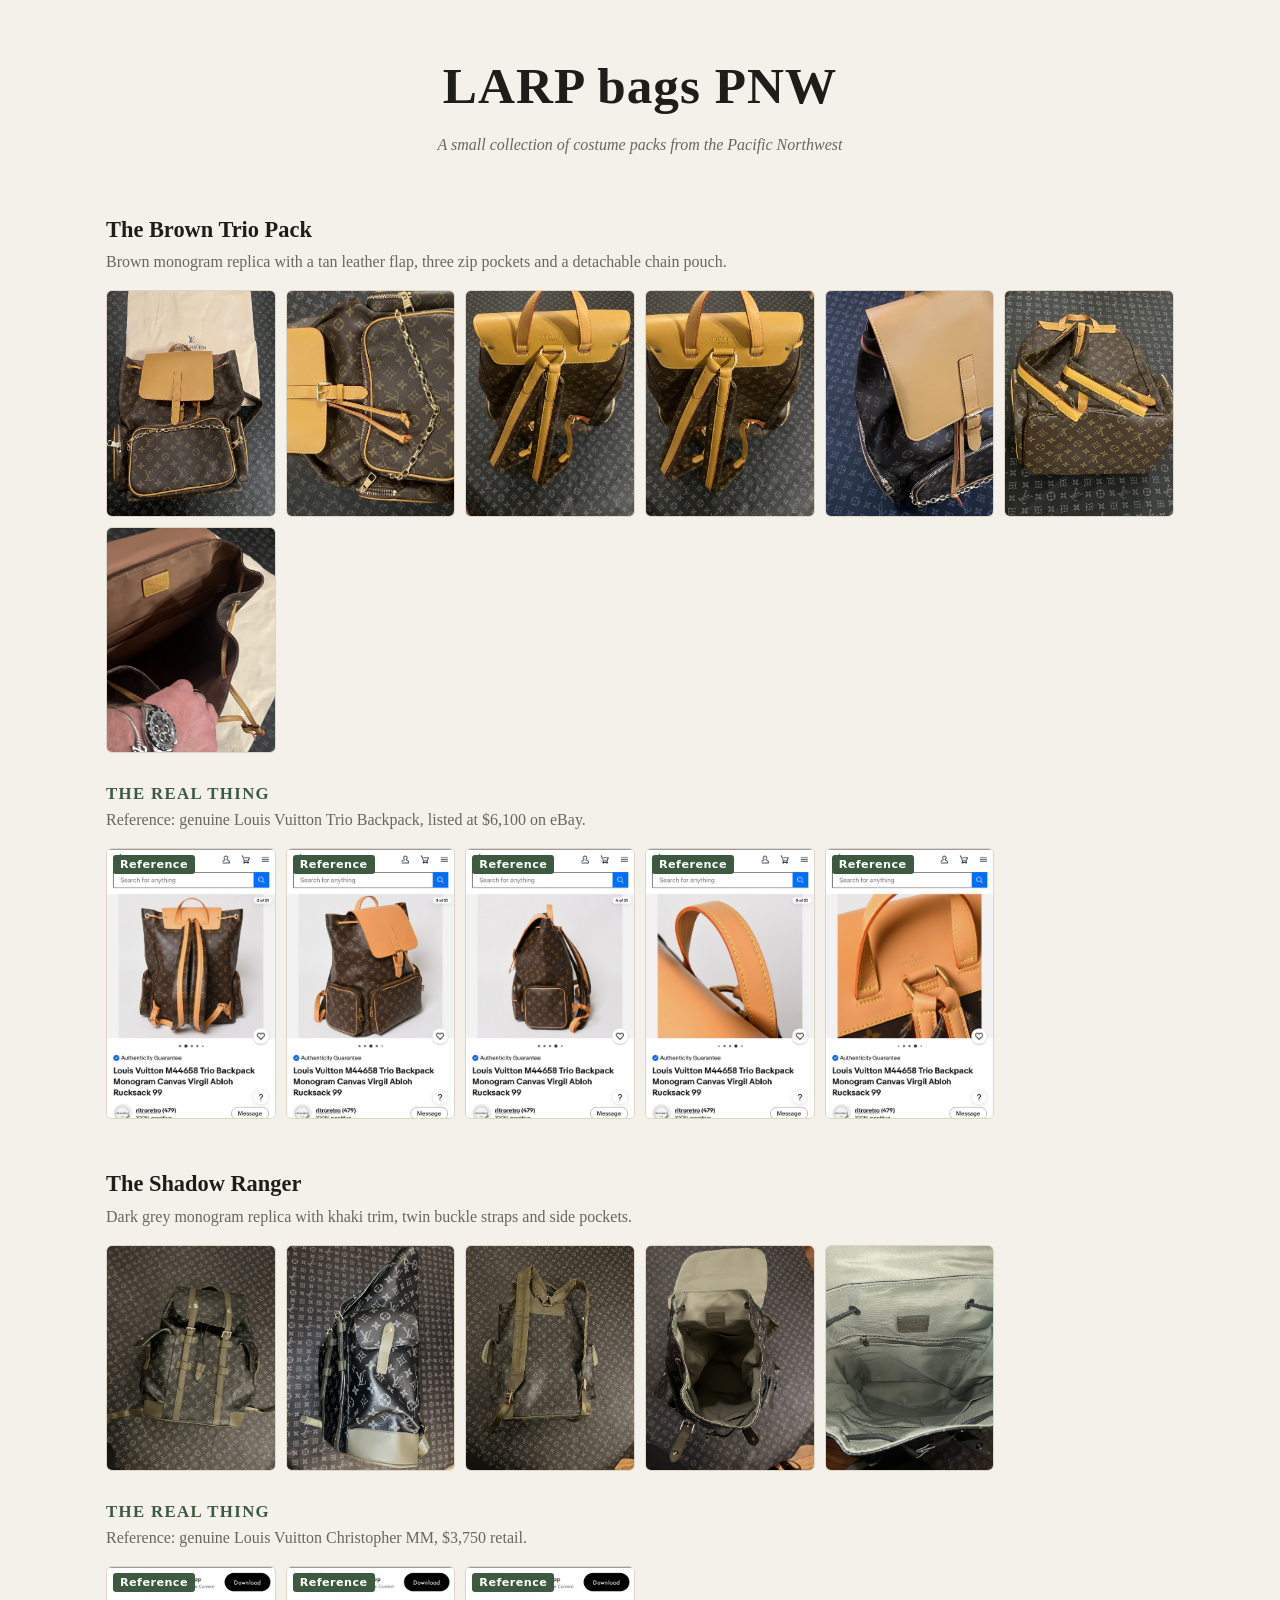
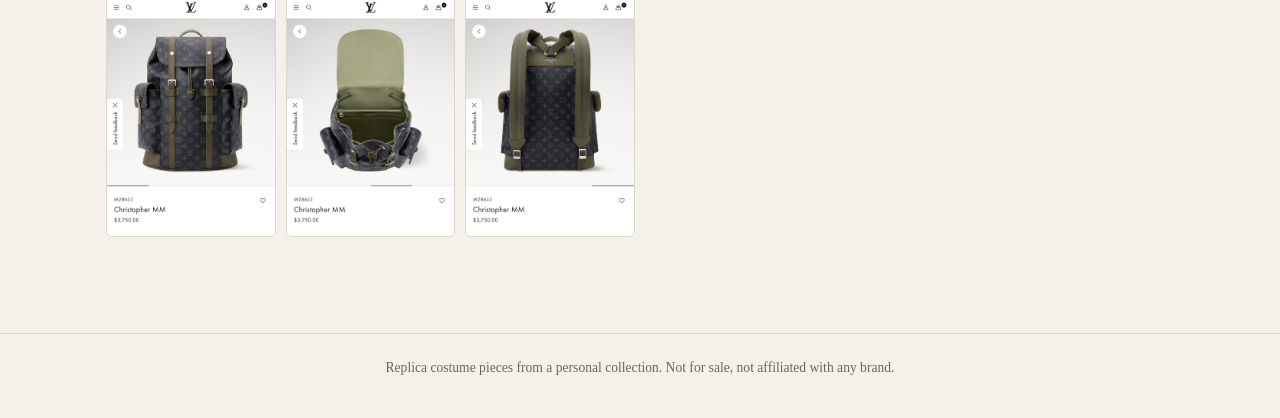
==== larpbagspnw/index.html @ b2e014b5 "Add files via upload" ====
<!doctype html>
<html lang="en">
<head>
<meta charset="utf-8">
<meta name="viewport" content="width=device-width, initial-scale=1">
<meta name="robots" content="noindex">
<title>LARP bags PNW</title>
<style>
  :root{--bg:#f4f1ea;--ink:#1f1d1a;--muted:#6b665d;--card:#fffdf8;--line:#ddd6c8;--accent:#3d5a40}
  @media (prefers-color-scheme:dark){:root{--bg:#161512;--ink:#ece7dc;--muted:#a39d91;--card:#201e1a;--line:#36322b;--accent:#8fb38f}}
  *{box-sizing:border-box}
  body{margin:0;background:var(--bg);color:var(--ink);font:16px/1.5 Georgia,"Times New Roman",serif}
  header{padding:48px 16px 24px;text-align:center}
  h1{margin:0;font-size:clamp(2rem,6vw,3.2rem);letter-spacing:.02em}
  header p{margin:8px 0 0;color:var(--muted);font-style:italic}
  main{max-width:1100px;margin:0 auto;padding:0 16px 48px}
  section{margin:32px 0 48px}
  h2{font-size:1.4rem;margin:0 0 4px}
  .cap{margin:0 0 16px;color:var(--muted)}
  .grid{display:grid;grid-template-columns:repeat(auto-fill,minmax(160px,1fr));gap:10px}
  .grid button{padding:0;border:1px solid var(--line);background:var(--card);border-radius:6px;overflow:hidden;cursor:zoom-in;aspect-ratio:3/4}
  .grid img{width:100%;height:100%;object-fit:cover;display:block;transition:transform .3s}
  .grid button:hover img{transform:scale(1.04)}
  h3{font-size:1.05rem;margin:28px 0 2px;color:var(--accent);text-transform:uppercase;letter-spacing:.08em}
  .grid.ref button{position:relative;aspect-ratio:auto;background:#fff}
  .grid.ref img{object-fit:contain;height:auto}
  .grid.ref button::after{content:"Reference";position:absolute;top:6px;left:6px;background:var(--accent);color:#fff;font:600 .7rem/1 system-ui,sans-serif;padding:4px 7px;border-radius:3px;letter-spacing:.04em}
  footer{text-align:center;color:var(--muted);font-size:.85rem;padding:24px 16px 40px;border-top:1px solid var(--line)}
  #lb{position:fixed;inset:0;background:rgba(0,0,0,.92);display:none;align-items:center;justify-content:center;z-index:9}
  #lb.open{display:flex}
  #lb img{max-width:94vw;max-height:88vh;border-radius:4px}
  #lb button{position:absolute;background:none;border:0;color:#fff;font-size:2.4rem;cursor:pointer;padding:12px}
  #x{top:8px;right:12px}#pv{left:6px}#nx{right:6px}
</style>
</head>
<body>
<header>
  <h1>LARP bags PNW</h1>
  <p>A small collection of costume packs from the Pacific Northwest</p>
</header>
<main>
  <section>
    <h2>The Brown Trio Pack</h2>
    <p class="cap">Brown monogram replica with a tan leather flap, three zip pockets and a detachable chain pouch.</p>
    <div class="grid">
      <button><img src="images/brown-1.jpg" alt="Brown pack, front" loading="lazy"></button>
      <button><img src="images/brown-2.jpg" alt="Brown pack with chain pouch" loading="lazy"></button>
      <button><img src="images/brown-3.jpg" alt="Brown pack, back" loading="lazy"></button>
      <button><img src="images/brown-4.jpg" alt="Brown pack, back detail" loading="lazy"></button>
      <button><img src="images/brown-5.jpg" alt="Brown pack, flap detail" loading="lazy"></button>
      <button><img src="images/brown-6.jpg" alt="Brown pack, straps" loading="lazy"></button>
      <button><img src="images/brown-7.jpg" alt="Brown pack, inside" loading="lazy"></button>
    </div>
    <h3>The real thing</h3>
    <p class="cap">Reference: genuine Louis Vuitton Trio Backpack, listed at $6,100 on eBay.</p>
    <div class="grid ref">
      <button><img src="images/brown-ref-1.jpg" alt="Reference listing, back" loading="lazy"></button>
      <button><img src="images/brown-ref-2.jpg" alt="Reference listing, front" loading="lazy"></button>
      <button><img src="images/brown-ref-3.jpg" alt="Reference listing, side" loading="lazy"></button>
      <button><img src="images/brown-ref-4.jpg" alt="Reference listing, strap detail" loading="lazy"></button>
      <button><img src="images/brown-ref-5.jpg" alt="Reference listing, handle detail" loading="lazy"></button>
    </div>
  </section>
  <section>
    <h2>The Shadow Ranger</h2>
    <p class="cap">Dark grey monogram replica with khaki trim, twin buckle straps and side pockets.</p>
    <div class="grid">
      <button><img src="images/khaki-1.jpg" alt="Dark pack, front" loading="lazy"></button>
      <button><img src="images/khaki-2.jpg" alt="Dark pack, side" loading="lazy"></button>
      <button><img src="images/khaki-3.jpg" alt="Dark pack, back" loading="lazy"></button>
      <button><img src="images/khaki-4.jpg" alt="Dark pack, inside" loading="lazy"></button>
      <button><img src="images/khaki-5.jpg" alt="Dark pack, lining" loading="lazy"></button>
    </div>
    <h3>The real thing</h3>
    <p class="cap">Reference: genuine Louis Vuitton Christopher MM, $3,750 retail.</p>
    <div class="grid ref">
      <button><img src="images/khaki-ref-1.jpg" alt="Reference, front" loading="lazy"></button>
      <button><img src="images/khaki-ref-2.jpg" alt="Reference, inside" loading="lazy"></button>
      <button><img src="images/khaki-ref-3.jpg" alt="Reference, back" loading="lazy"></button>
    </div>
  </section>
</main>
<footer>Replica costume pieces from a personal collection. Not for sale, not affiliated with any brand.</footer>
<div id="lb" role="dialog" aria-label="Photo viewer">
  <button id="x" aria-label="Close">&times;</button>
  <button id="pv" aria-label="Previous">&#8249;</button>
  <img alt="">
  <button id="nx" aria-label="Next">&#8250;</button>
</div>
<script>
  const imgs=[...document.querySelectorAll('.grid img')],lb=document.getElementById('lb'),big=lb.querySelector('img');let i=0;
  const show=n=>{i=(n+imgs.length)%imgs.length;big.src=imgs[i].src;big.alt=imgs[i].alt;lb.classList.add('open')};
  imgs.forEach((im,n)=>im.parentElement.onclick=()=>show(n));
  document.getElementById('x').onclick=()=>lb.classList.remove('open');
  document.getElementById('pv').onclick=e=>{e.stopPropagation();show(i-1)};
  document.getElementById('nx').onclick=e=>{e.stopPropagation();show(i+1)};
  lb.onclick=e=>{if(e.target===lb)lb.classList.remove('open')};
  document.onkeydown=e=>{if(!lb.classList.contains('open'))return;if(e.key==='Escape')lb.classList.remove('open');if(e.key==='ArrowLeft')show(i-1);if(e.key==='ArrowRight')show(i+1)};
</script>
</body>
</html>
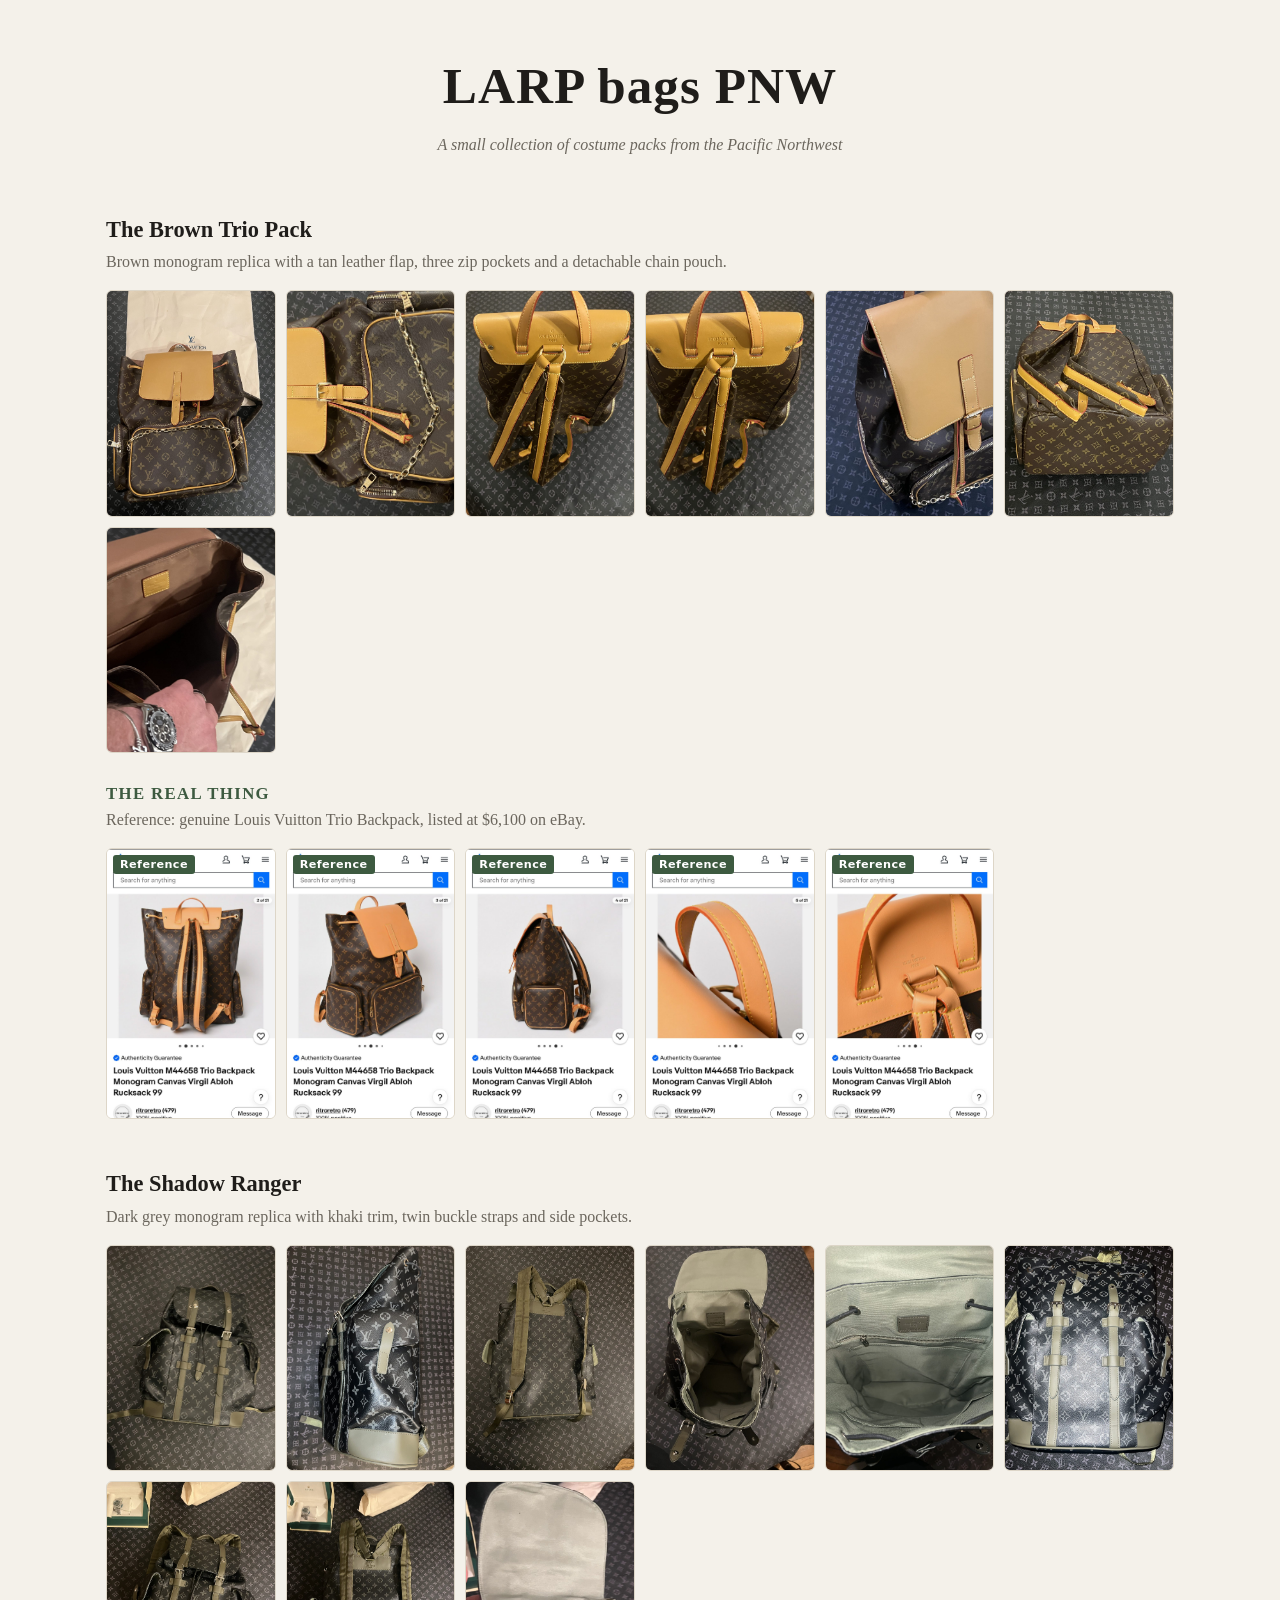
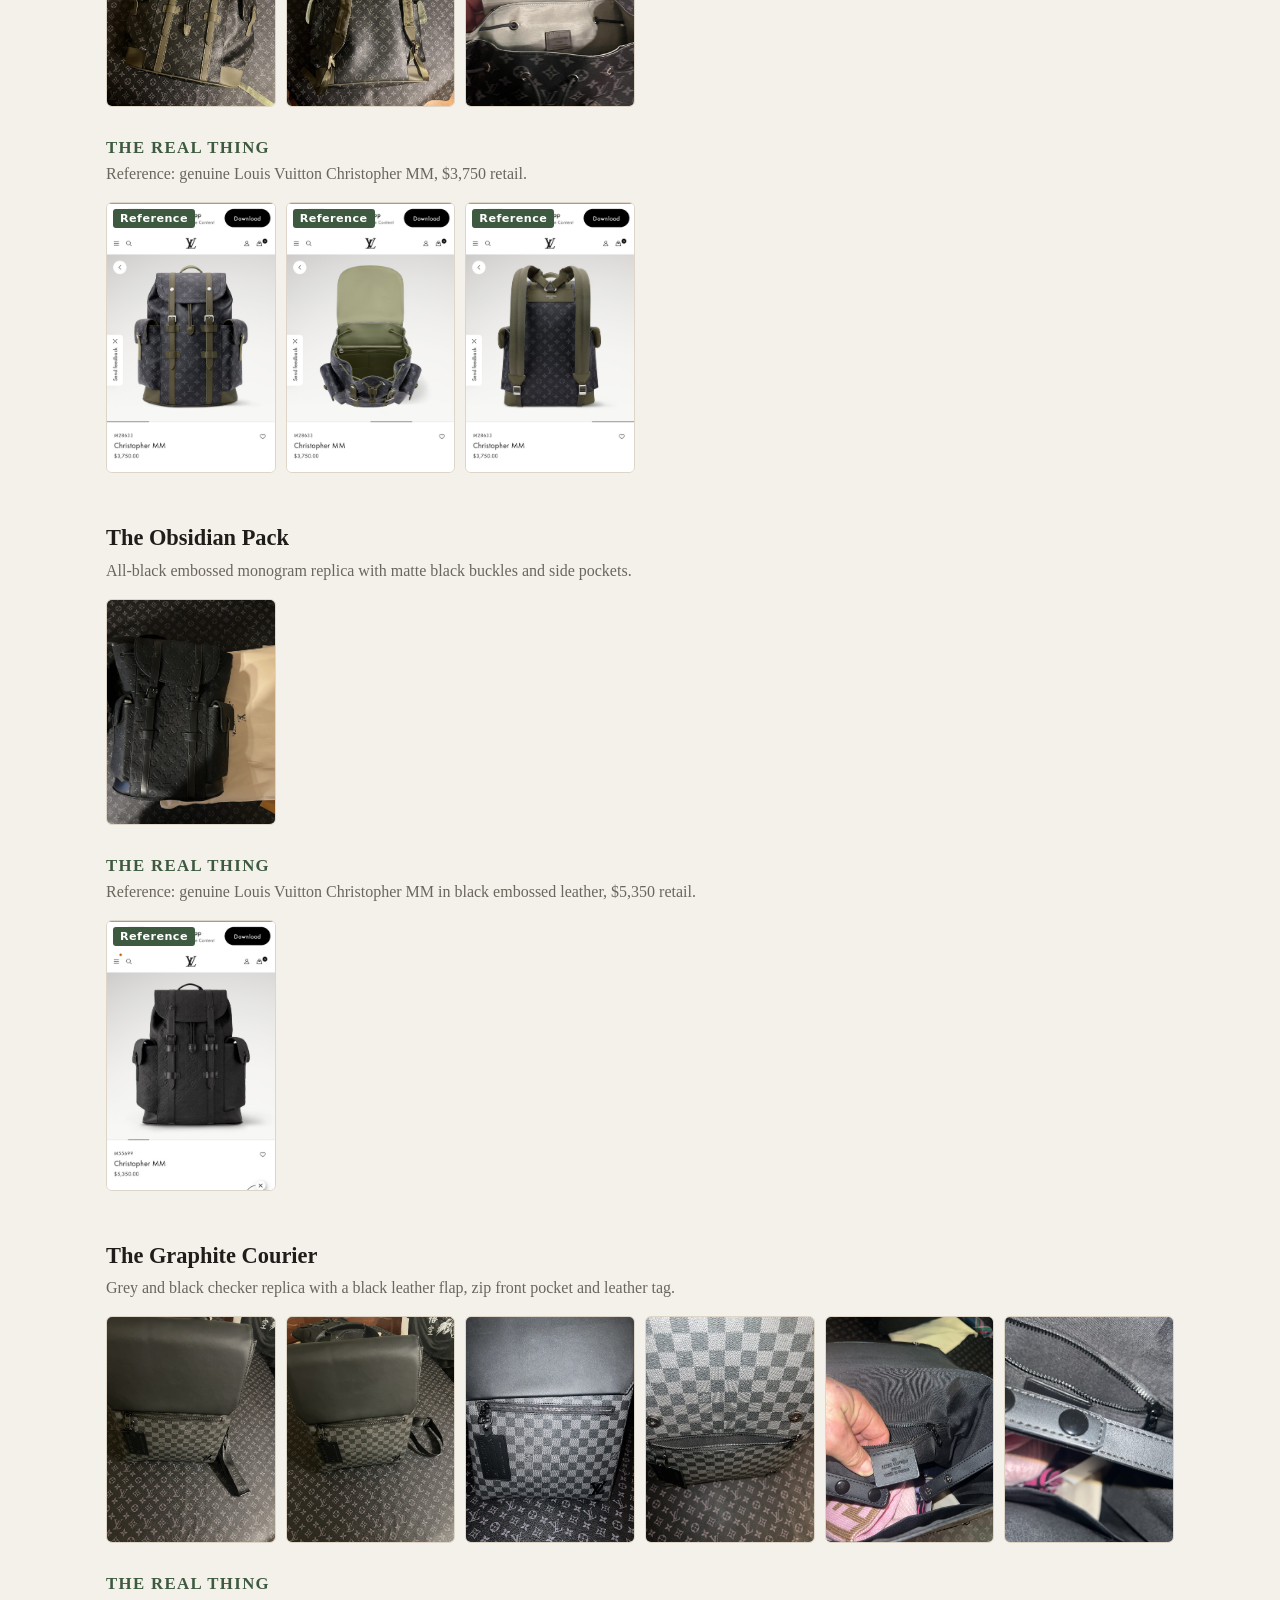
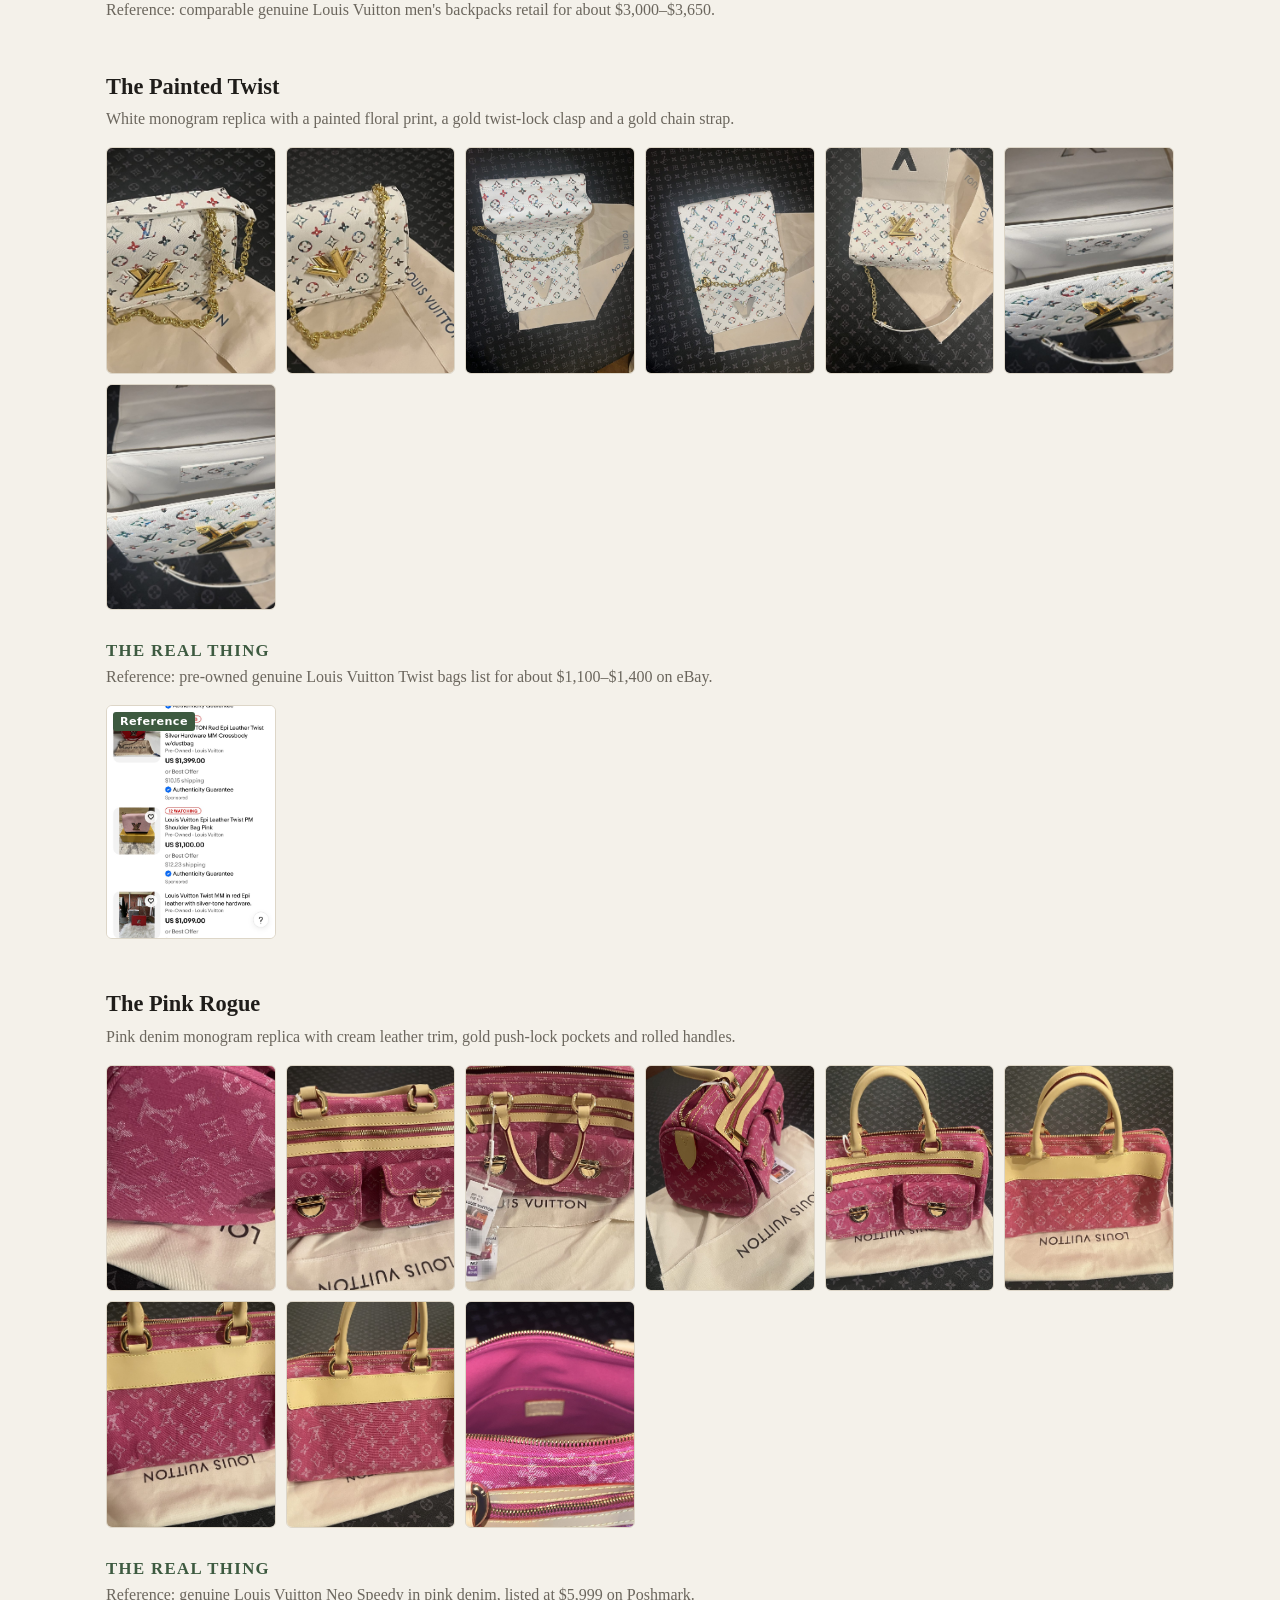
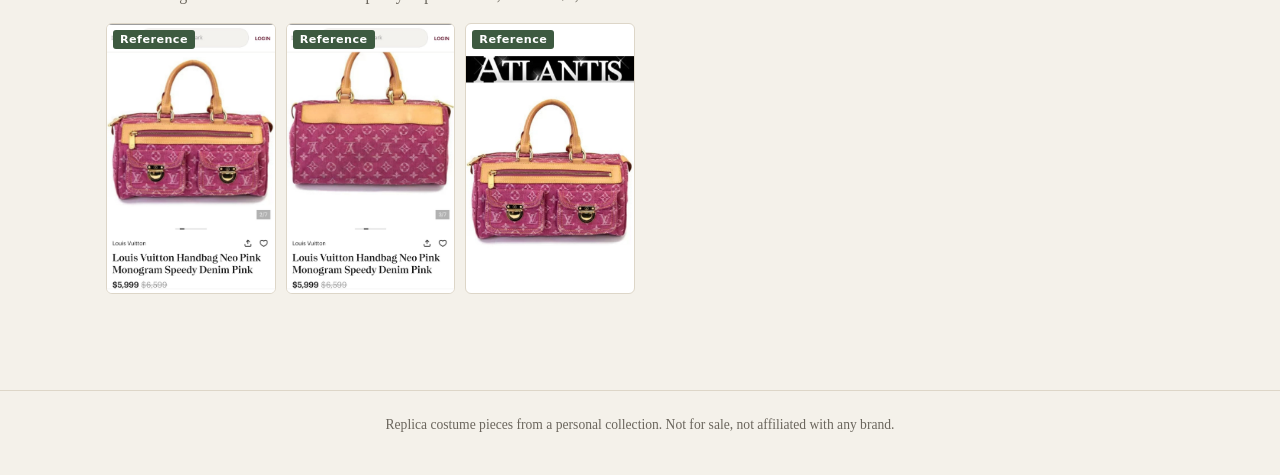
==== commit 67b1b824: "Add files via upload" ====
--- a/larpbagspnw/index.html
+++ b/larpbagspnw/index.html
@@ -70,6 +70,10 @@
       <button><img src="images/khaki-3.jpg" alt="Dark pack, back" loading="lazy"></button>
       <button><img src="images/khaki-4.jpg" alt="Dark pack, inside" loading="lazy"></button>
       <button><img src="images/khaki-5.jpg" alt="Dark pack, lining" loading="lazy"></button>
+      <button><img src="images/khaki-6.jpg" alt="Dark pack, front close-up" loading="lazy"></button>
+      <button><img src="images/khaki-7.jpg" alt="Dark pack, front" loading="lazy"></button>
+      <button><img src="images/khaki-8.jpg" alt="Dark pack, back straps" loading="lazy"></button>
+      <button><img src="images/khaki-9.jpg" alt="Dark pack, open flap" loading="lazy"></button>
     </div>
     <h3>The real thing</h3>
     <p class="cap">Reference: genuine Louis Vuitton Christopher MM, $3,750 retail.</p>
@@ -77,6 +81,72 @@
       <button><img src="images/khaki-ref-1.jpg" alt="Reference, front" loading="lazy"></button>
       <button><img src="images/khaki-ref-2.jpg" alt="Reference, inside" loading="lazy"></button>
       <button><img src="images/khaki-ref-3.jpg" alt="Reference, back" loading="lazy"></button>
+    </div>
+  </section>
+  <section>
+    <h2>The Obsidian Pack</h2>
+    <p class="cap">All-black embossed monogram replica with matte black buckles and side pockets.</p>
+    <div class="grid">
+      <button><img src="images/black-1.jpg" alt="Black embossed pack with dust bag" loading="lazy"></button>
+    </div>
+    <h3>The real thing</h3>
+    <p class="cap">Reference: genuine Louis Vuitton Christopher MM in black embossed leather, $5,350 retail.</p>
+    <div class="grid ref">
+      <button><img src="images/black-ref-1.jpg" alt="Reference, front" loading="lazy"></button>
+    </div>
+  </section>
+  <section>
+    <h2>The Graphite Courier</h2>
+    <p class="cap">Grey and black checker replica with a black leather flap, zip front pocket and leather tag.</p>
+    <div class="grid">
+      <button><img src="images/damier-1.jpg" alt="Checker pack, front" loading="lazy"></button>
+      <button><img src="images/damier-2.jpg" alt="Checker pack, with strap" loading="lazy"></button>
+      <button><img src="images/damier-3.jpg" alt="Checker pack, front close-up" loading="lazy"></button>
+      <button><img src="images/damier-4.jpg" alt="Checker pack, under the flap" loading="lazy"></button>
+      <button><img src="images/damier-5.jpg" alt="Checker pack, inside label" loading="lazy"></button>
+      <button><img src="images/damier-6.jpg" alt="Checker pack, inside pocket" loading="lazy"></button>
+    </div>
+    <h3>The real thing</h3>
+    <p class="cap">Reference: comparable genuine Louis Vuitton men's backpacks retail for about $3,000–$3,650.</p>
+  </section>
+  <section>
+    <h2>The Painted Twist</h2>
+    <p class="cap">White monogram replica with a painted floral print, a gold twist-lock clasp and a gold chain strap.</p>
+    <div class="grid">
+      <button><img src="images/twist-1.jpg" alt="White bag with chain on dust bag" loading="lazy"></button>
+      <button><img src="images/twist-2.jpg" alt="White bag, front with chain" loading="lazy"></button>
+      <button><img src="images/twist-3.jpg" alt="White bag, back and flap" loading="lazy"></button>
+      <button><img src="images/twist-4.jpg" alt="White bag, flap open" loading="lazy"></button>
+      <button><img src="images/twist-5.jpg" alt="White bag, from above" loading="lazy"></button>
+      <button><img src="images/twist-6.jpg" alt="White bag, inside with watch" loading="lazy"></button>
+      <button><img src="images/twist-7.jpg" alt="White bag, inside label with watch" loading="lazy"></button>
+    </div>
+    <h3>The real thing</h3>
+    <p class="cap">Reference: pre-owned genuine Louis Vuitton Twist bags list for about $1,100–$1,400 on eBay.</p>
+    <div class="grid ref">
+      <button><img src="images/twist-ref-1.jpg" alt="Reference listings" loading="lazy"></button>
+    </div>
+  </section>
+  <section>
+    <h2>The Pink Rogue</h2>
+    <p class="cap">Pink denim monogram replica with cream leather trim, gold push-lock pockets and rolled handles.</p>
+    <div class="grid">
+      <button><img src="images/pink-1.jpg" alt="Pink bag, front" loading="lazy"></button>
+      <button><img src="images/pink-4.jpg" alt="Pink bag, front close-up" loading="lazy"></button>
+      <button><img src="images/pink-3.jpg" alt="Pink bag with tags" loading="lazy"></button>
+      <button><img src="images/pink-5.jpg" alt="Pink bag, side" loading="lazy"></button>
+      <button><img src="images/pink-2.jpg" alt="Pink bag, side detail" loading="lazy"></button>
+      <button><img src="images/pink-6.jpg" alt="Pink bag, denim close-up" loading="lazy"></button>
+      <button><img src="images/pink-7.jpg" alt="Pink bag, back" loading="lazy"></button>
+      <button><img src="images/pink-8.jpg" alt="Pink bag, back with handles" loading="lazy"></button>
+      <button><img src="images/pink-9.jpg" alt="Pink bag, inside" loading="lazy"></button>
+    </div>
+    <h3>The real thing</h3>
+    <p class="cap">Reference: genuine Louis Vuitton Neo Speedy in pink denim, listed at $5,999 on Poshmark.</p>
+    <div class="grid ref">
+      <button><img src="images/pink-ref-1.jpg" alt="Reference, front" loading="lazy"></button>
+      <button><img src="images/pink-ref-2.jpg" alt="Reference, back" loading="lazy"></button>
+      <button><img src="images/pink-ref-3.jpg" alt="Reference, studio shot" loading="lazy"></button>
     </div>
   </section>
 </main>
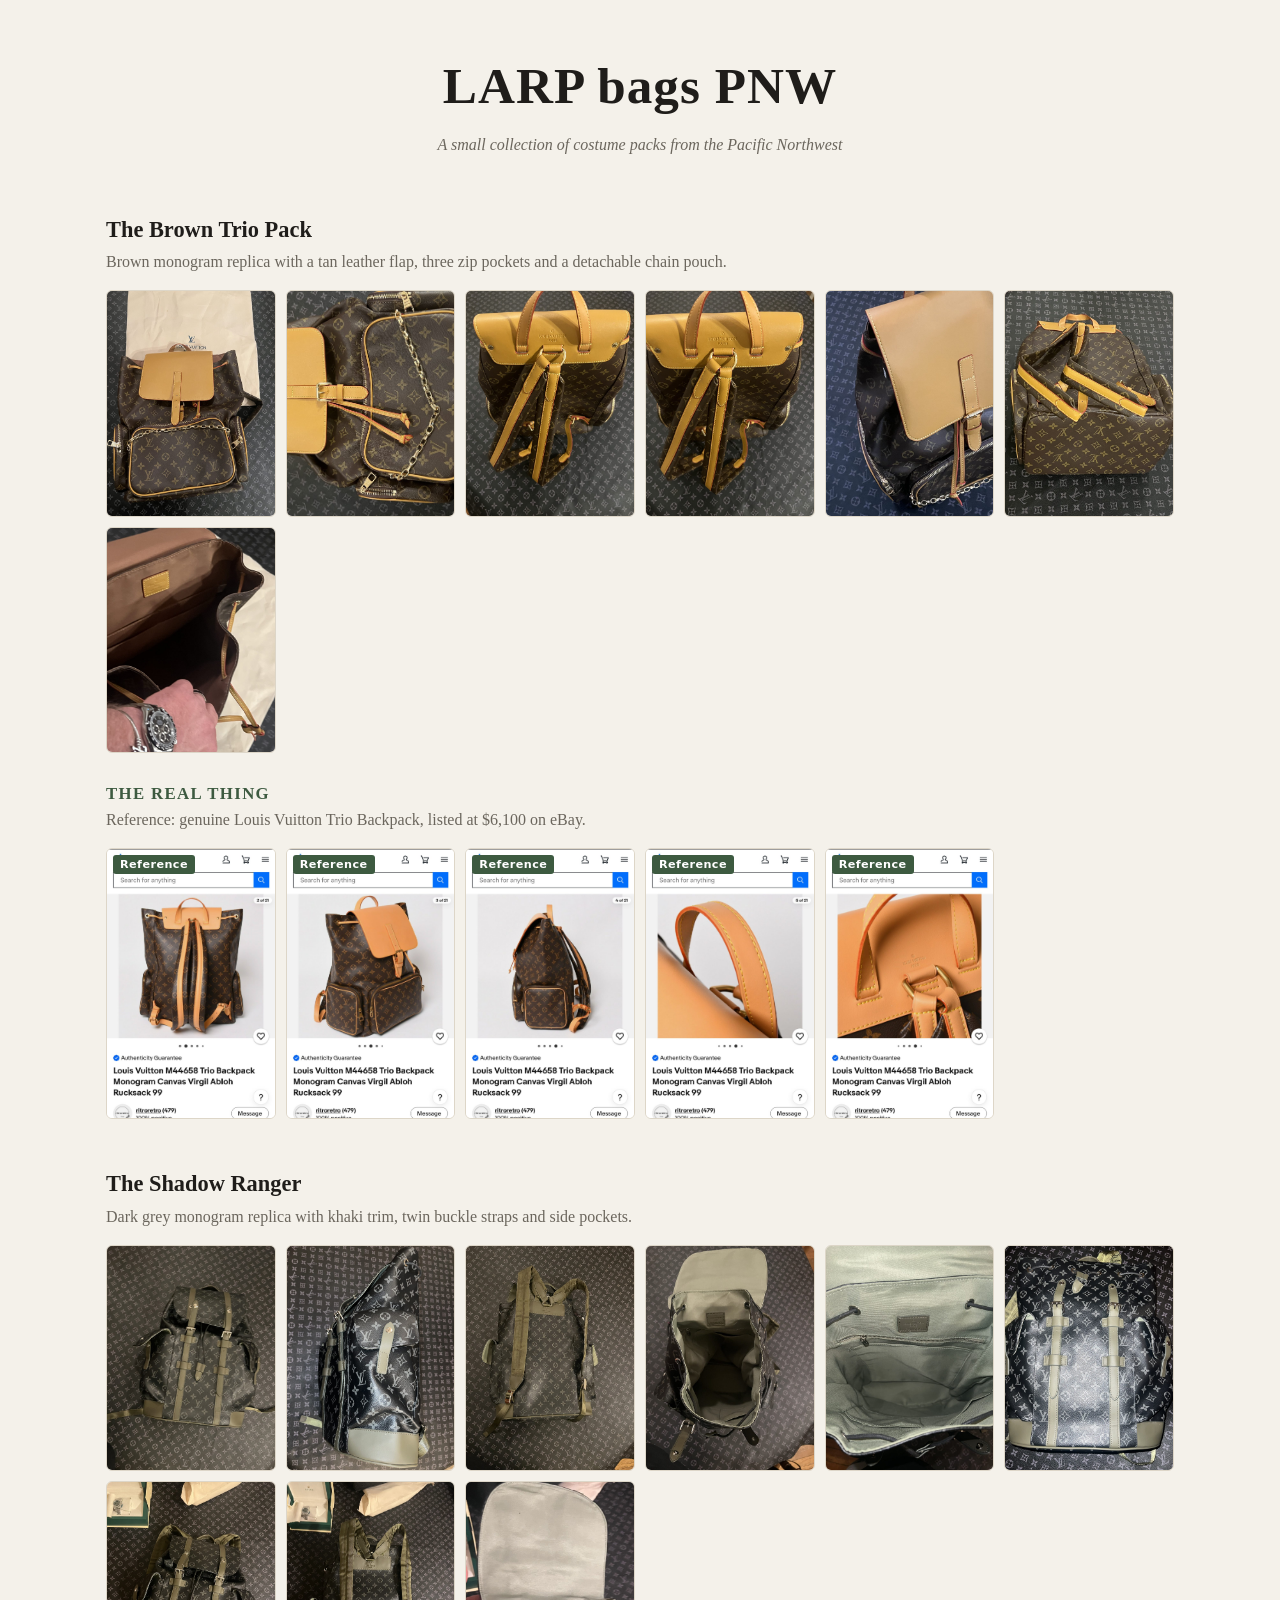
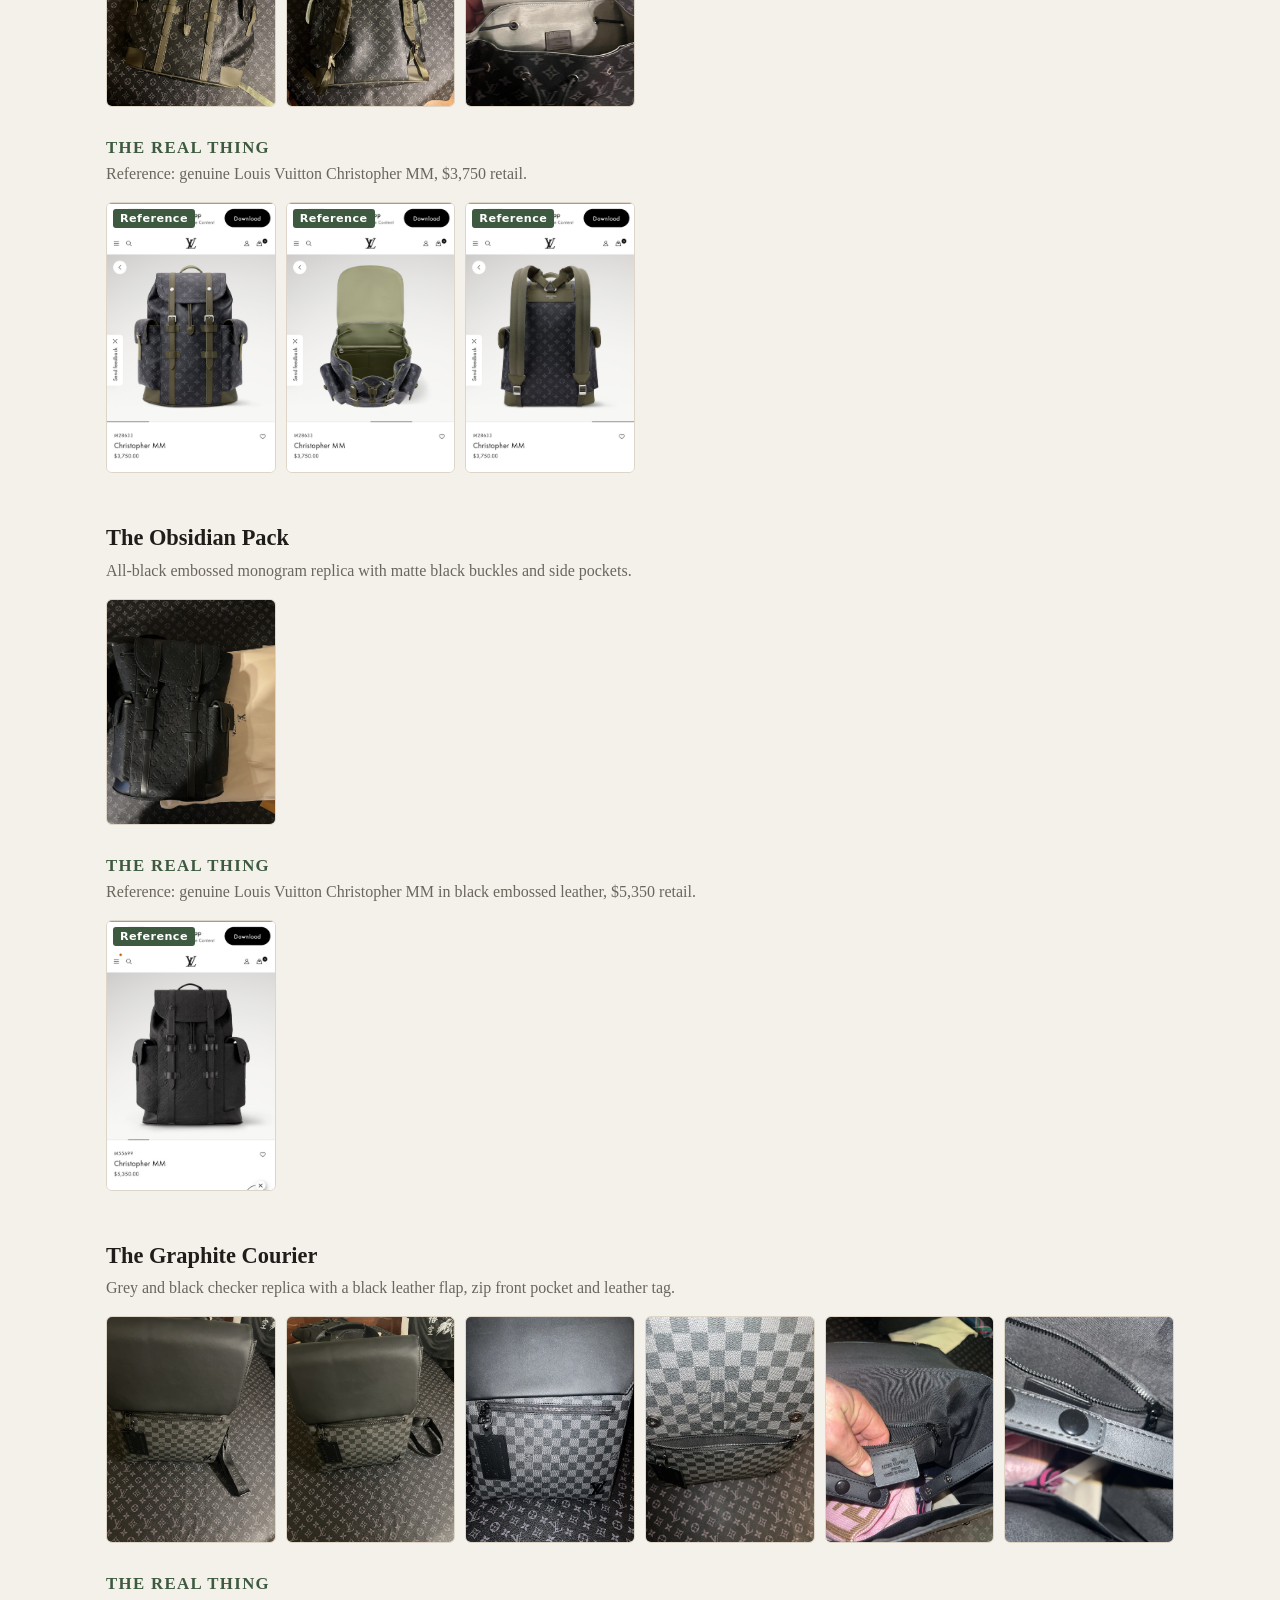
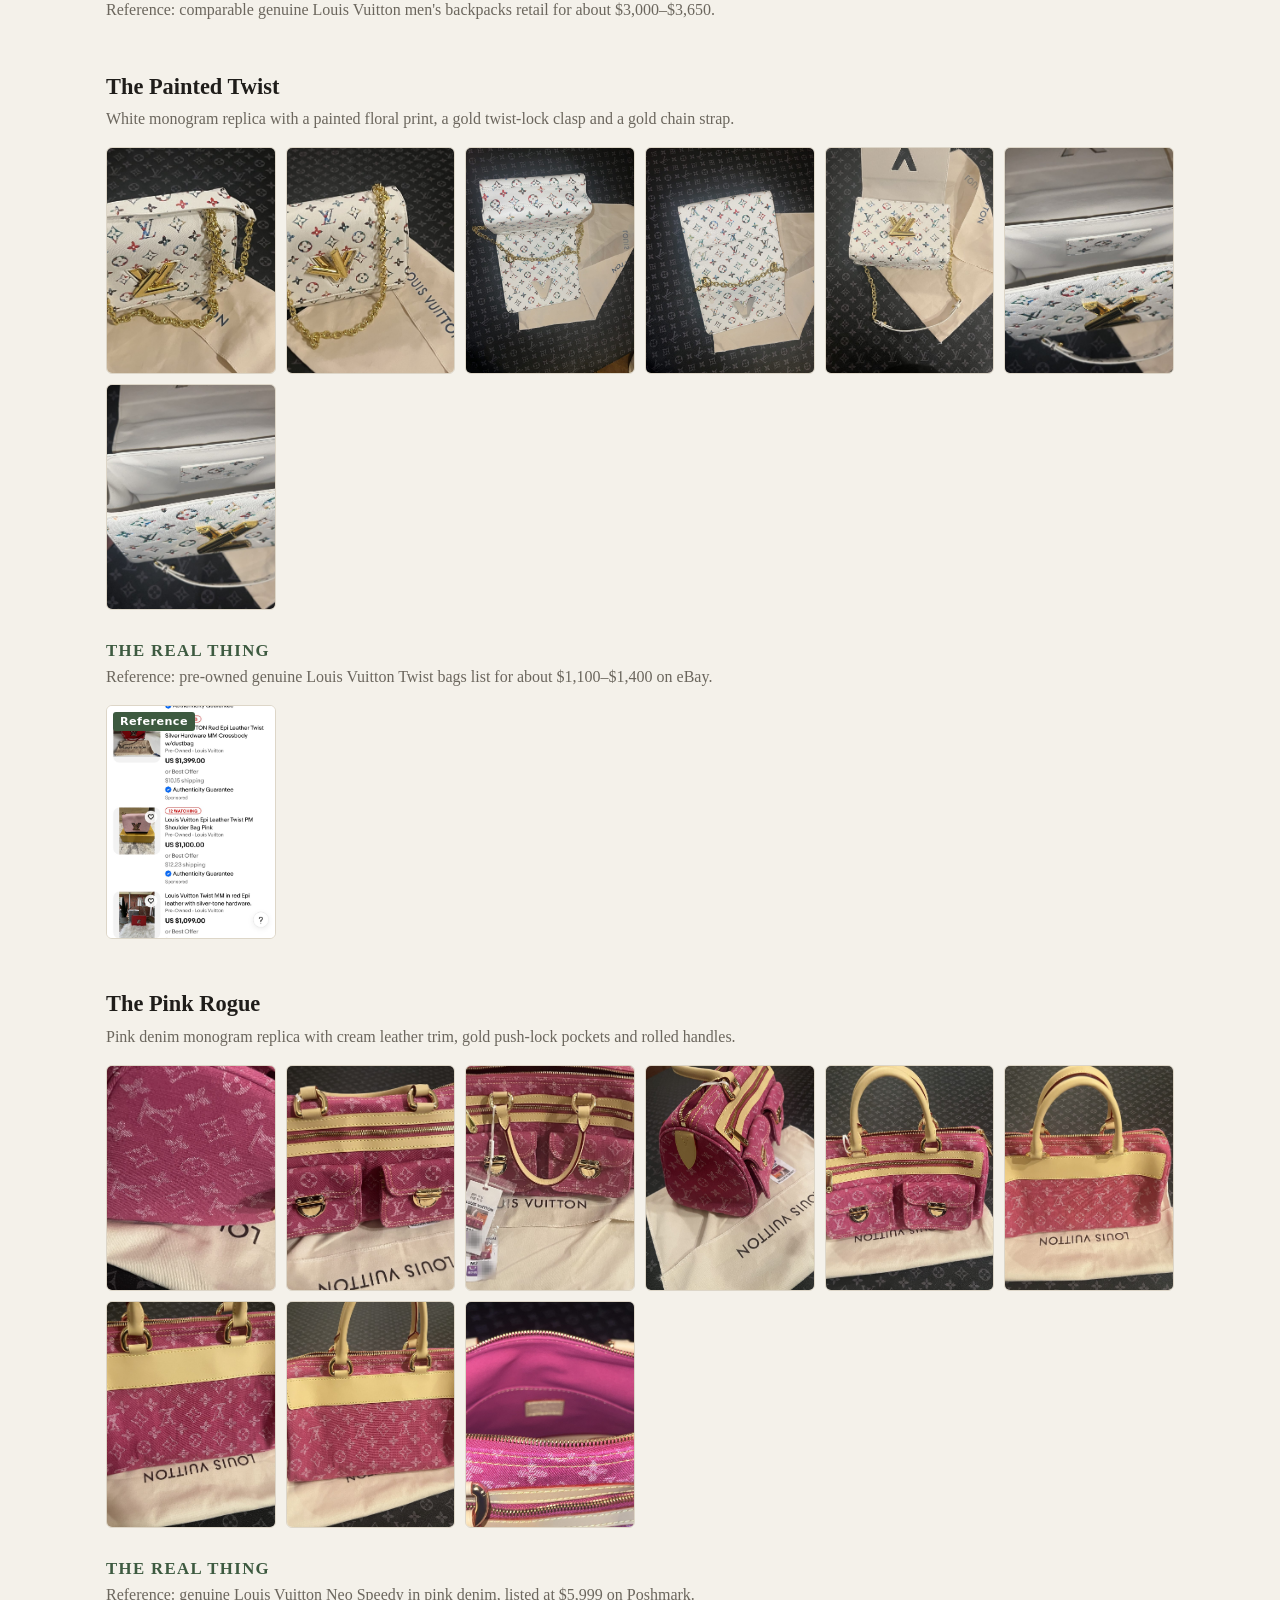
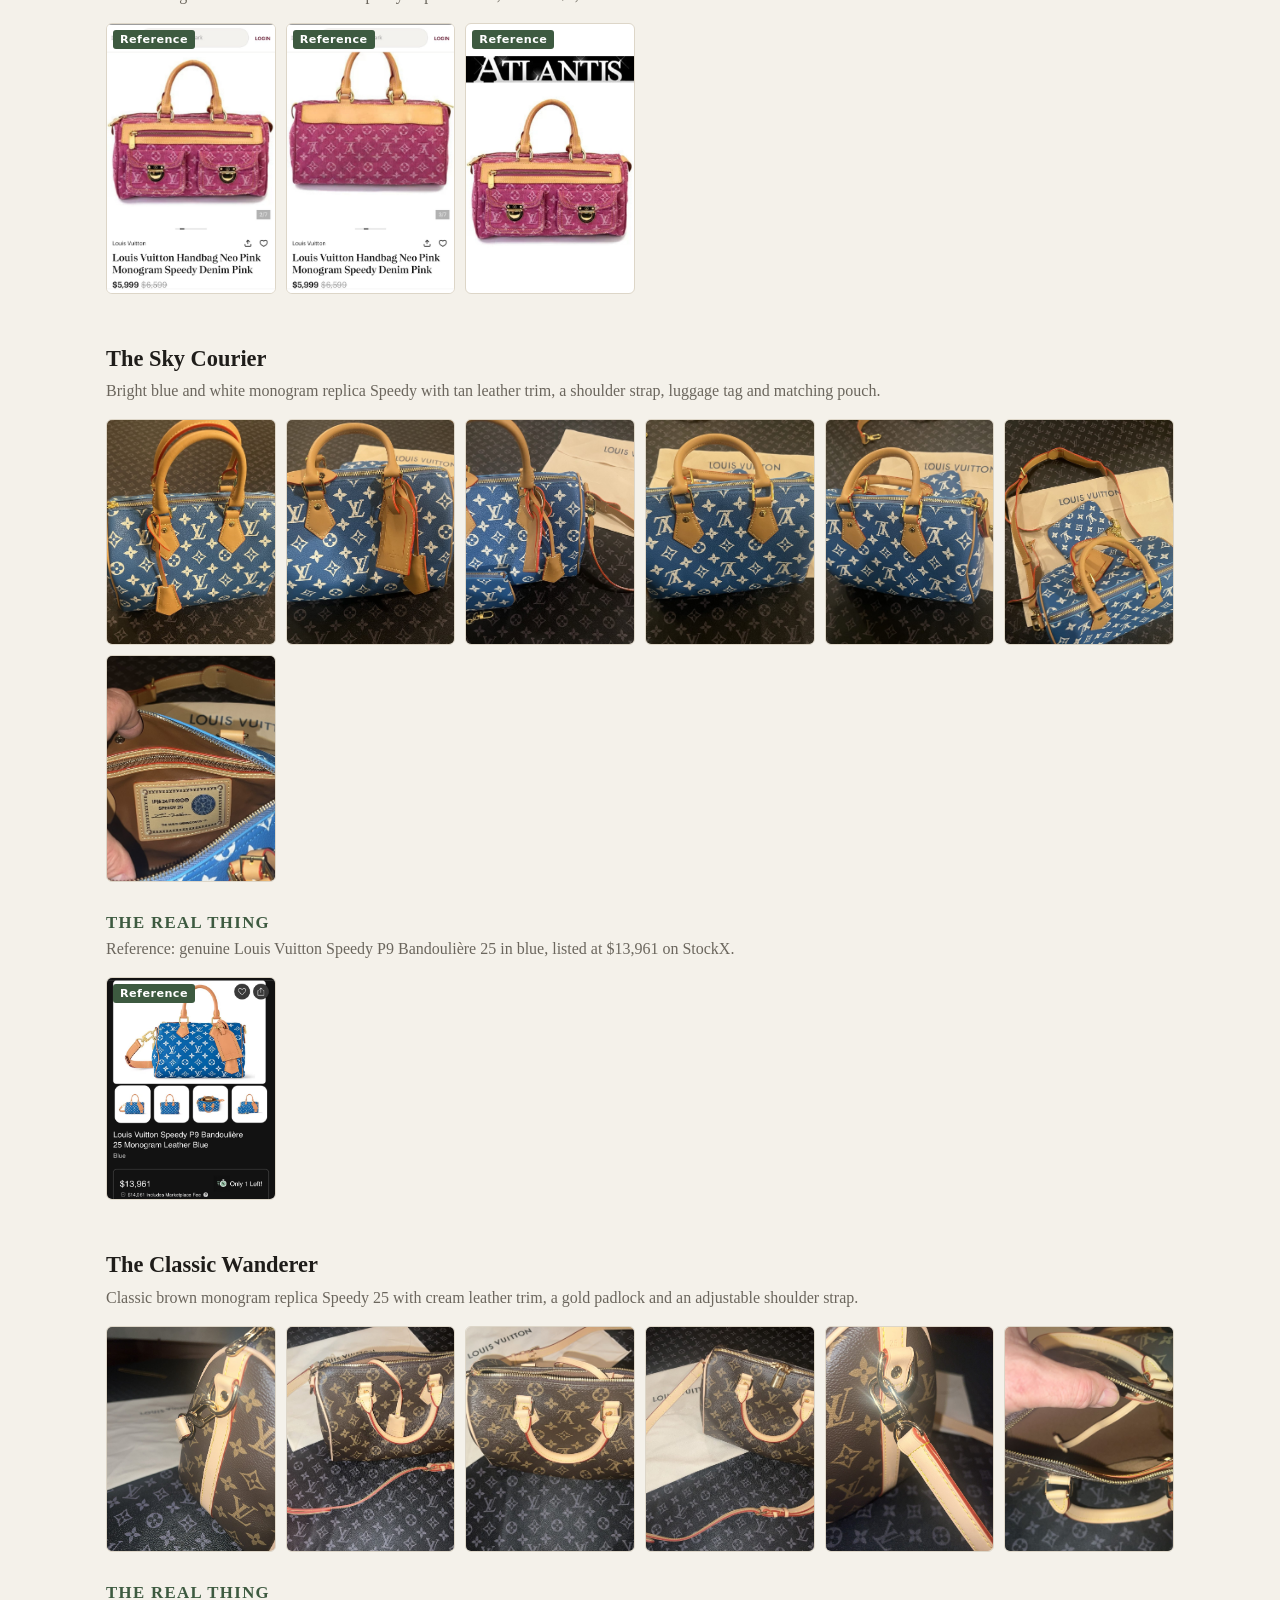
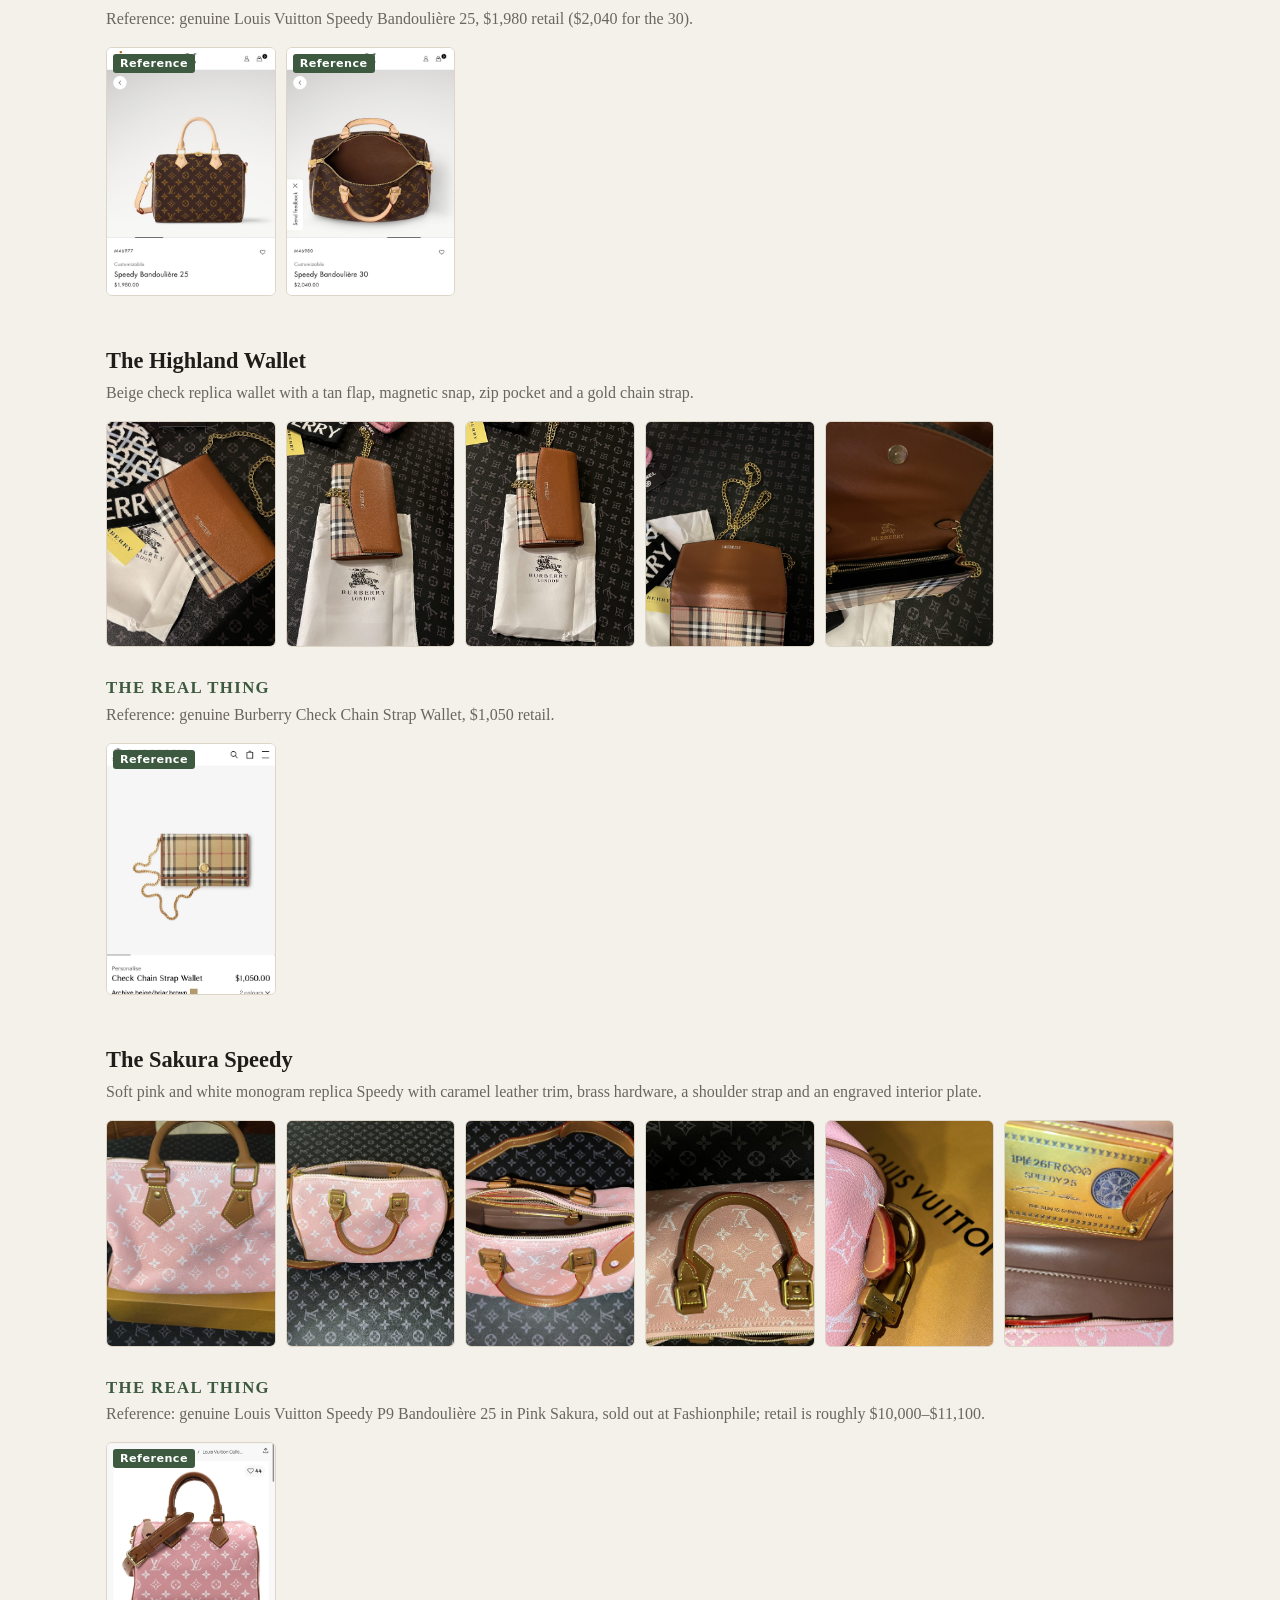
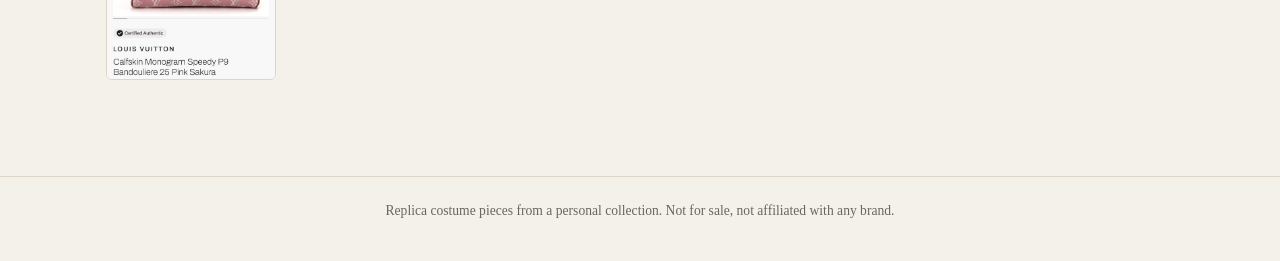
==== commit 96a9a8ca: "Add files via upload" ====
--- a/larpbagspnw/index.html
+++ b/larpbagspnw/index.html
@@ -149,6 +149,75 @@
       <button><img src="images/pink-ref-3.jpg" alt="Reference, studio shot" loading="lazy"></button>
     </div>
   </section>
+  <section>
+    <h2>The Sky Courier</h2>
+    <p class="cap">Bright blue and white monogram replica Speedy with tan leather trim, a shoulder strap, luggage tag and matching pouch.</p>
+    <div class="grid">
+      <button><img src="images/blue-1.jpg" alt="Blue bag, front" loading="lazy"></button>
+      <button><img src="images/blue-2.jpg" alt="Blue bag with luggage tag" loading="lazy"></button>
+      <button><img src="images/blue-3.jpg" alt="Blue bag with pouch and strap" loading="lazy"></button>
+      <button><img src="images/blue-4.jpg" alt="Blue bag, back" loading="lazy"></button>
+      <button><img src="images/blue-5.jpg" alt="Blue bag, side" loading="lazy"></button>
+      <button><img src="images/blue-6.jpg" alt="Blue bag with strap and pouch, from above" loading="lazy"></button>
+      <button><img src="images/blue-7.jpg" alt="Blue bag, inside label" loading="lazy"></button>
+    </div>
+    <h3>The real thing</h3>
+    <p class="cap">Reference: genuine Louis Vuitton Speedy P9 Bandoulière 25 in blue, listed at $13,961 on StockX.</p>
+    <div class="grid ref">
+      <button><img src="images/blue-ref-1.jpg" alt="Reference listing" loading="lazy"></button>
+    </div>
+  </section>
+  <section>
+    <h2>The Classic Wanderer</h2>
+    <p class="cap">Classic brown monogram replica Speedy 25 with cream leather trim, a gold padlock and an adjustable shoulder strap.</p>
+    <div class="grid">
+      <button><img src="images/mono-1.jpg" alt="Brown Speedy with strap and padlock" loading="lazy"></button>
+      <button><img src="images/mono-2.jpg" alt="Brown Speedy, front with strap" loading="lazy"></button>
+      <button><img src="images/mono-3.jpg" alt="Brown Speedy, back" loading="lazy"></button>
+      <button><img src="images/mono-4.jpg" alt="Brown Speedy, strap clip" loading="lazy"></button>
+      <button><img src="images/mono-5.jpg" alt="Brown Speedy, side detail" loading="lazy"></button>
+      <button><img src="images/mono-6.jpg" alt="Brown Speedy, inside" loading="lazy"></button>
+    </div>
+    <h3>The real thing</h3>
+    <p class="cap">Reference: genuine Louis Vuitton Speedy Bandoulière 25, $1,980 retail ($2,040 for the 30).</p>
+    <div class="grid ref">
+      <button><img src="images/mono-ref-1.jpg" alt="Reference, Speedy Bandoulière 25" loading="lazy"></button>
+      <button><img src="images/mono-ref-2.jpg" alt="Reference, Speedy Bandoulière 30 inside" loading="lazy"></button>
+    </div>
+  </section>
+  <section>
+    <h2>The Highland Wallet</h2>
+    <p class="cap">Beige check replica wallet with a tan flap, magnetic snap, zip pocket and a gold chain strap.</p>
+    <div class="grid">
+      <button><img src="images/check-1.jpg" alt="Check wallet with chain" loading="lazy"></button>
+      <button><img src="images/check-2.jpg" alt="Check wallet on dust bag" loading="lazy"></button>
+      <button><img src="images/check-3.jpg" alt="Check wallet, front" loading="lazy"></button>
+      <button><img src="images/check-4.jpg" alt="Check wallet, flap and chain" loading="lazy"></button>
+      <button><img src="images/check-5.jpg" alt="Check wallet, inside" loading="lazy"></button>
+    </div>
+    <h3>The real thing</h3>
+    <p class="cap">Reference: genuine Burberry Check Chain Strap Wallet, $1,050 retail.</p>
+    <div class="grid ref">
+      <button><img src="images/check-ref-1.jpg" alt="Reference" loading="lazy"></button>
+    </div>
+  </section>
+  <section>
+    <h2>The Sakura Speedy</h2>
+    <p class="cap">Soft pink and white monogram replica Speedy with caramel leather trim, brass hardware, a shoulder strap and an engraved interior plate.</p>
+    <div class="grid">
+      <button><img src="images/sakura-1.jpg" alt="Pink Speedy, front" loading="lazy"></button>
+      <button><img src="images/sakura-2.jpg" alt="Pink Speedy with strap, open" loading="lazy"></button>
+      <button><img src="images/sakura-3.jpg" alt="Pink Speedy, from above" loading="lazy"></button>
+      <button><img src="images/sakura-4.jpg" alt="Pink Speedy, handle detail" loading="lazy"></button>
+      <button><img src="images/sakura-5.jpg" alt="Pink Speedy, strap clip" loading="lazy"></button>
+      <button><img src="images/sakura-6.jpg" alt="Pink Speedy, interior plate" loading="lazy"></button>
+    </div>
+    <h3>The real thing</h3>
+    <p class="cap">Reference: genuine Louis Vuitton Speedy P9 Bandoulière 25 in Pink Sakura, sold out at Fashionphile; retail is roughly $10,000–$11,100.</p>
+    <div class="grid ref">
+      <button><img src="images/sakura-ref-1.jpg" alt="Reference listing" loading="lazy"></button>
+    </div>
+  </section>
 </main>
 <footer>Replica costume pieces from a personal collection. Not for sale, not affiliated with any brand.</footer>
 <div id="lb" role="dialog" aria-label="Photo viewer">
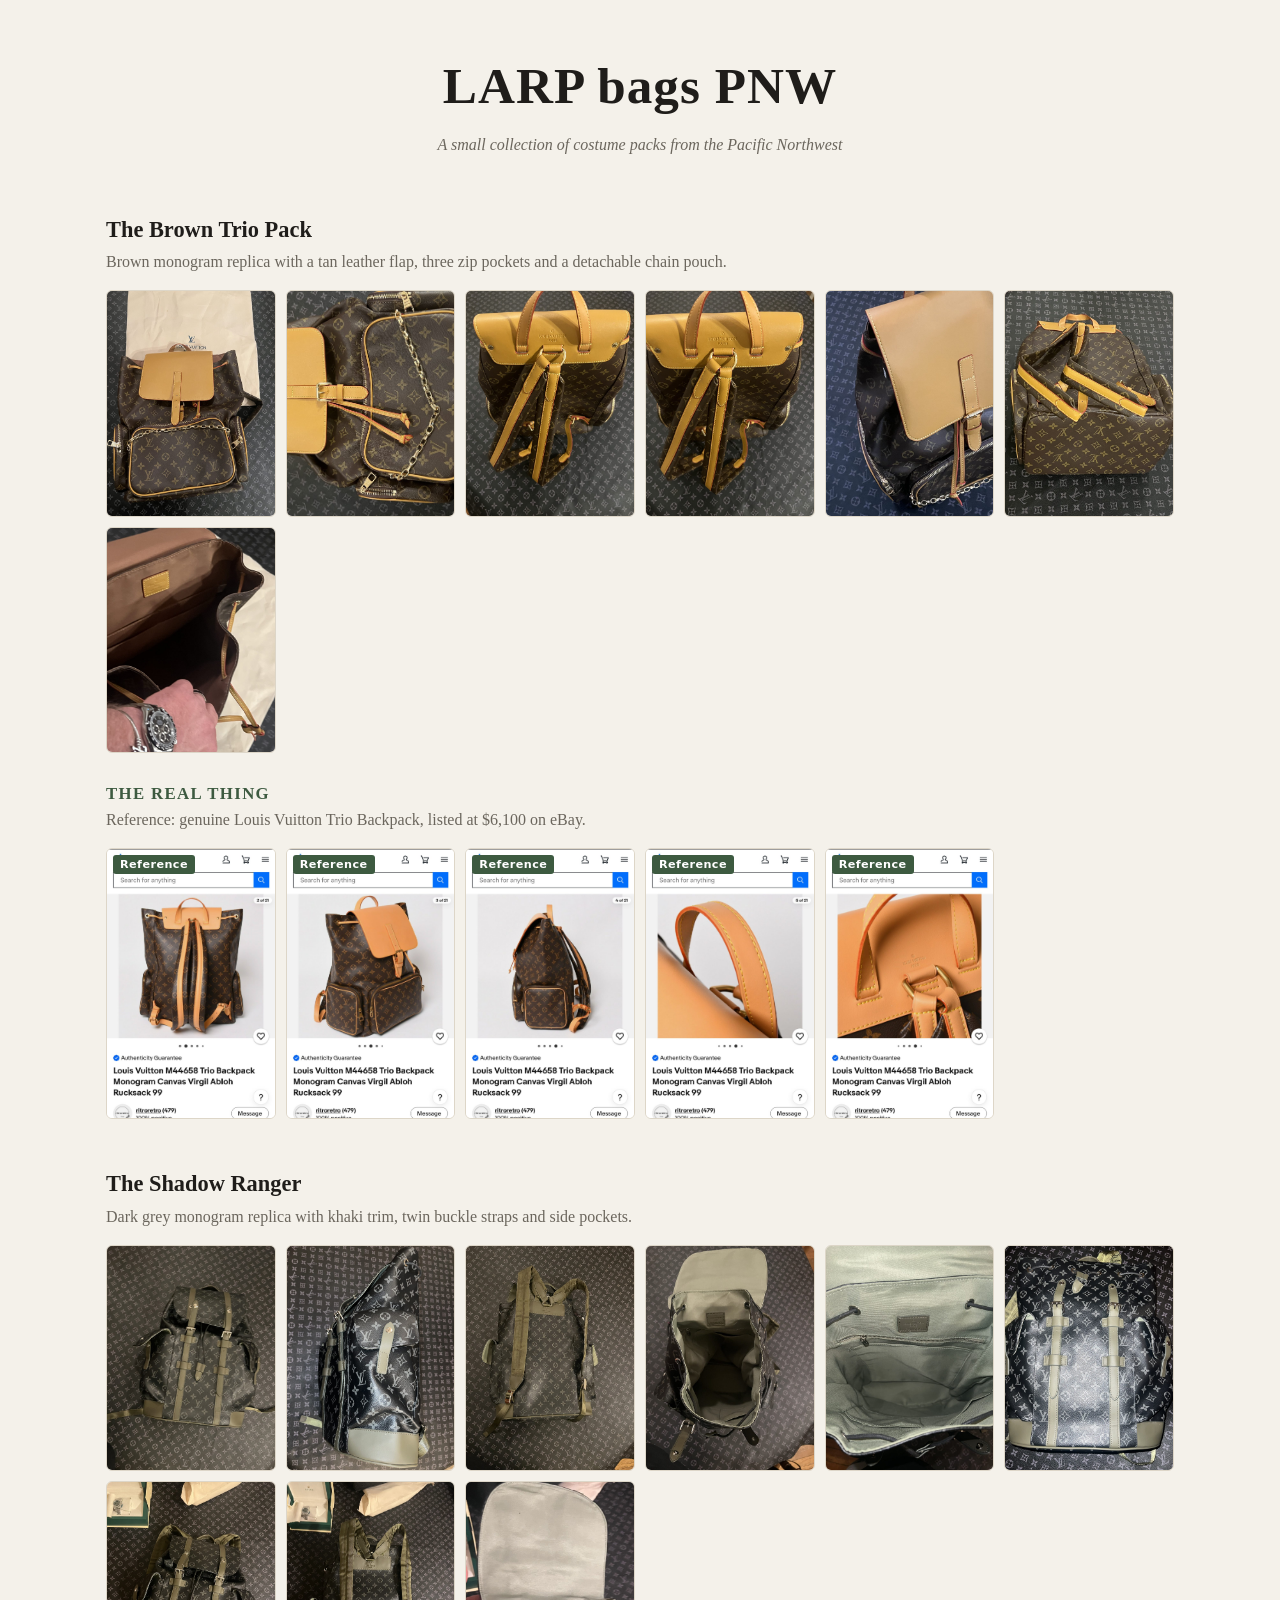
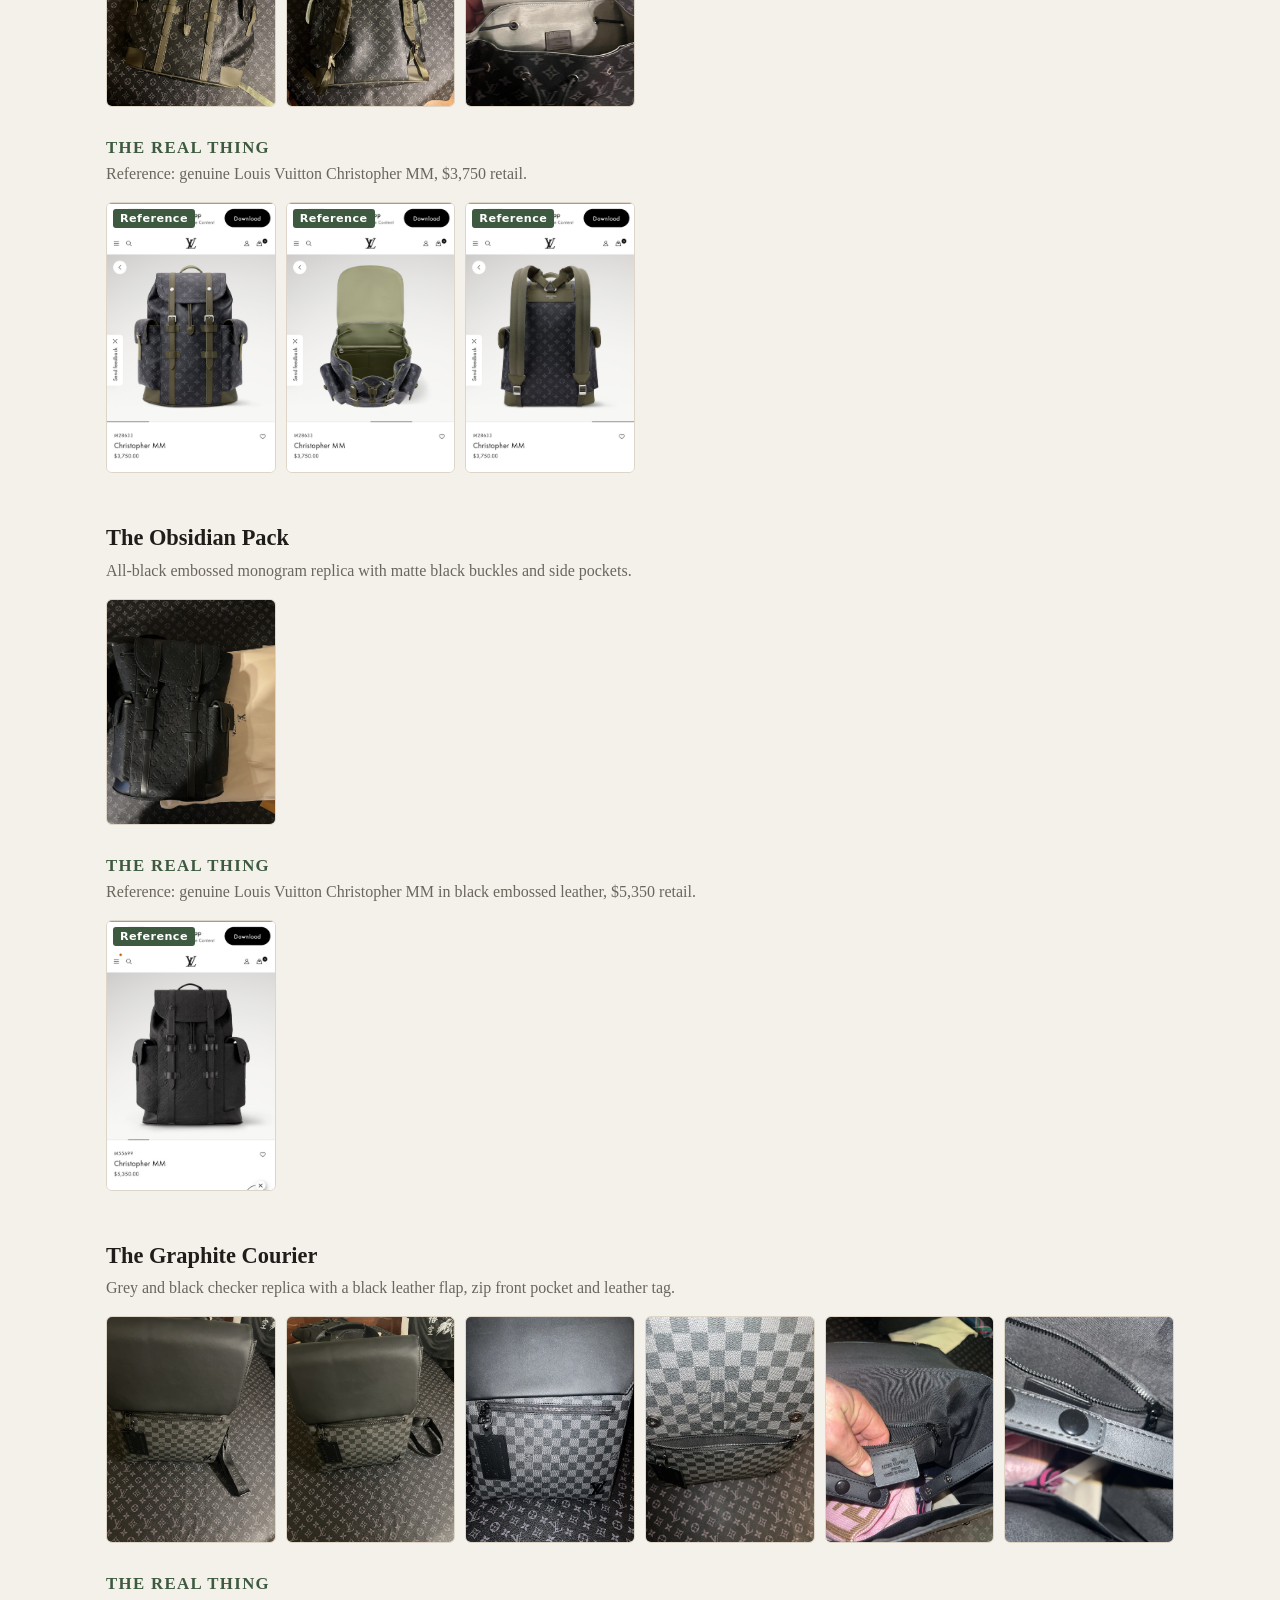
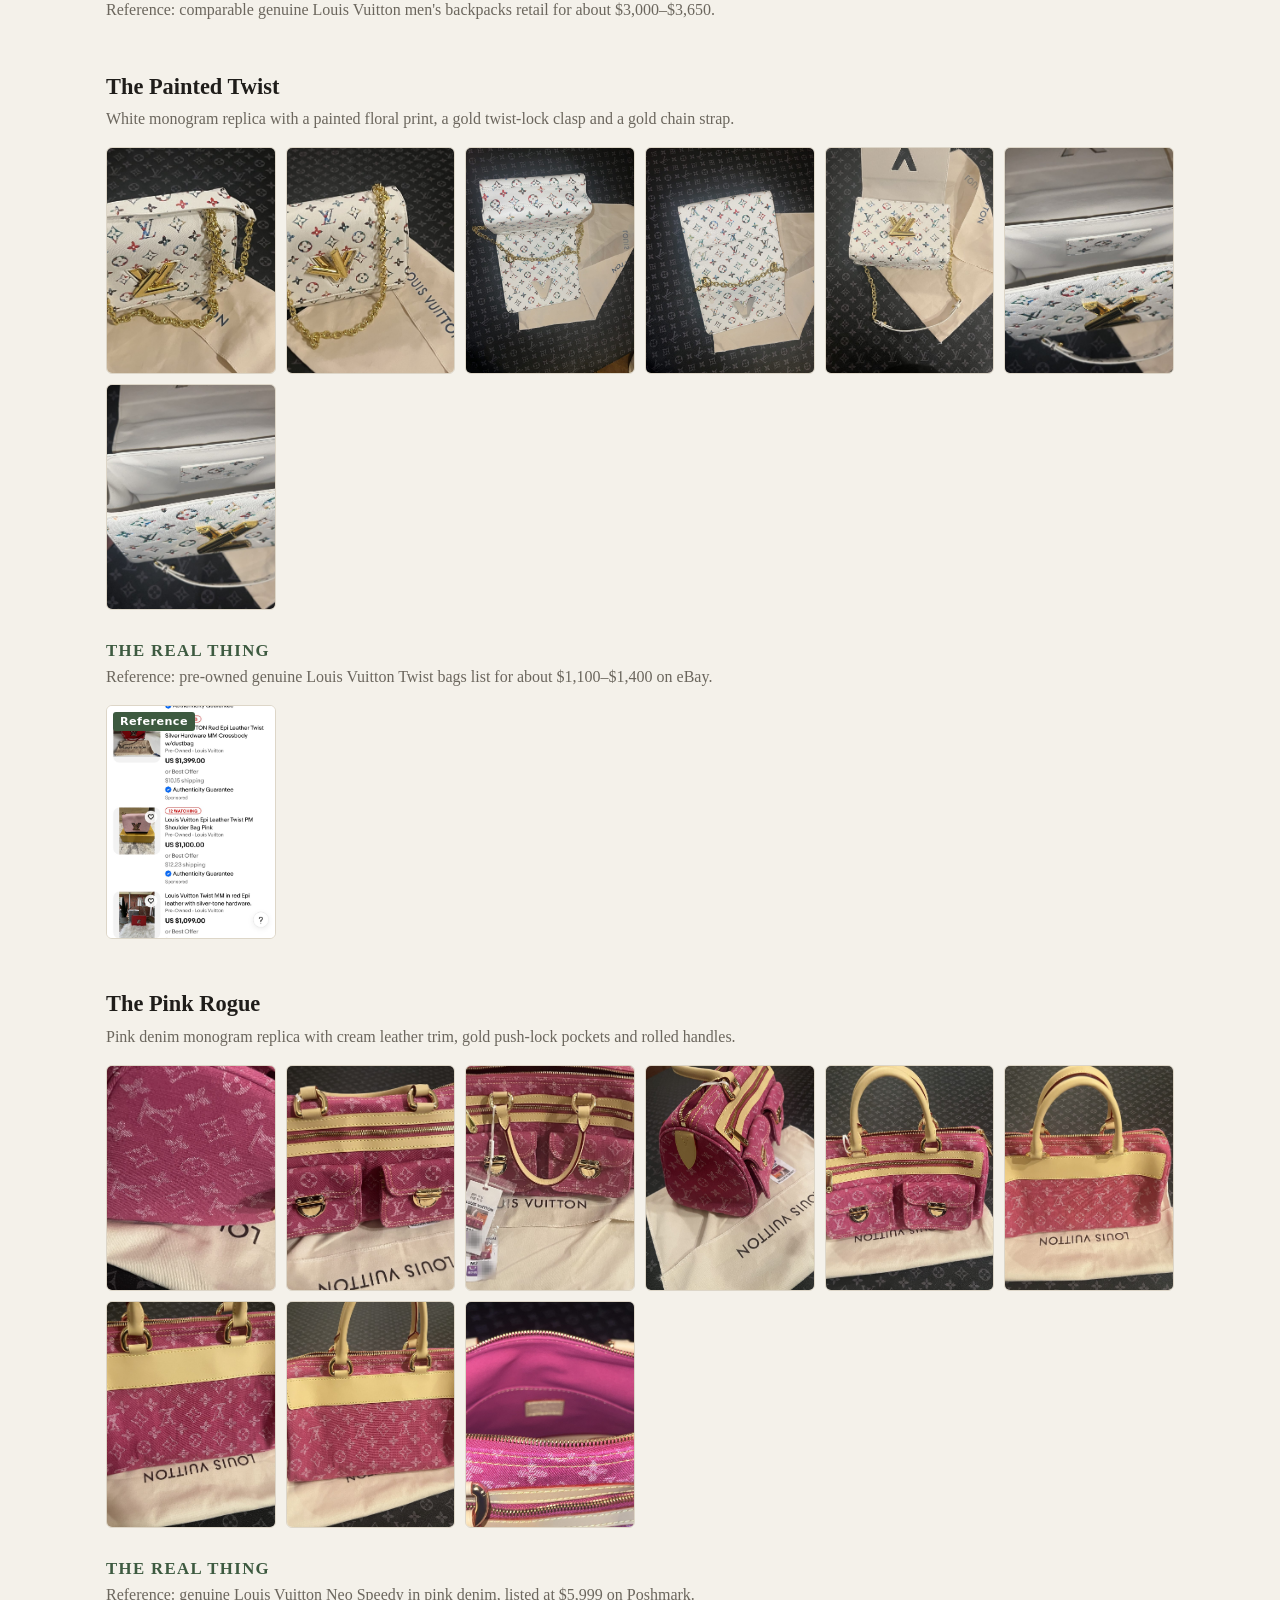
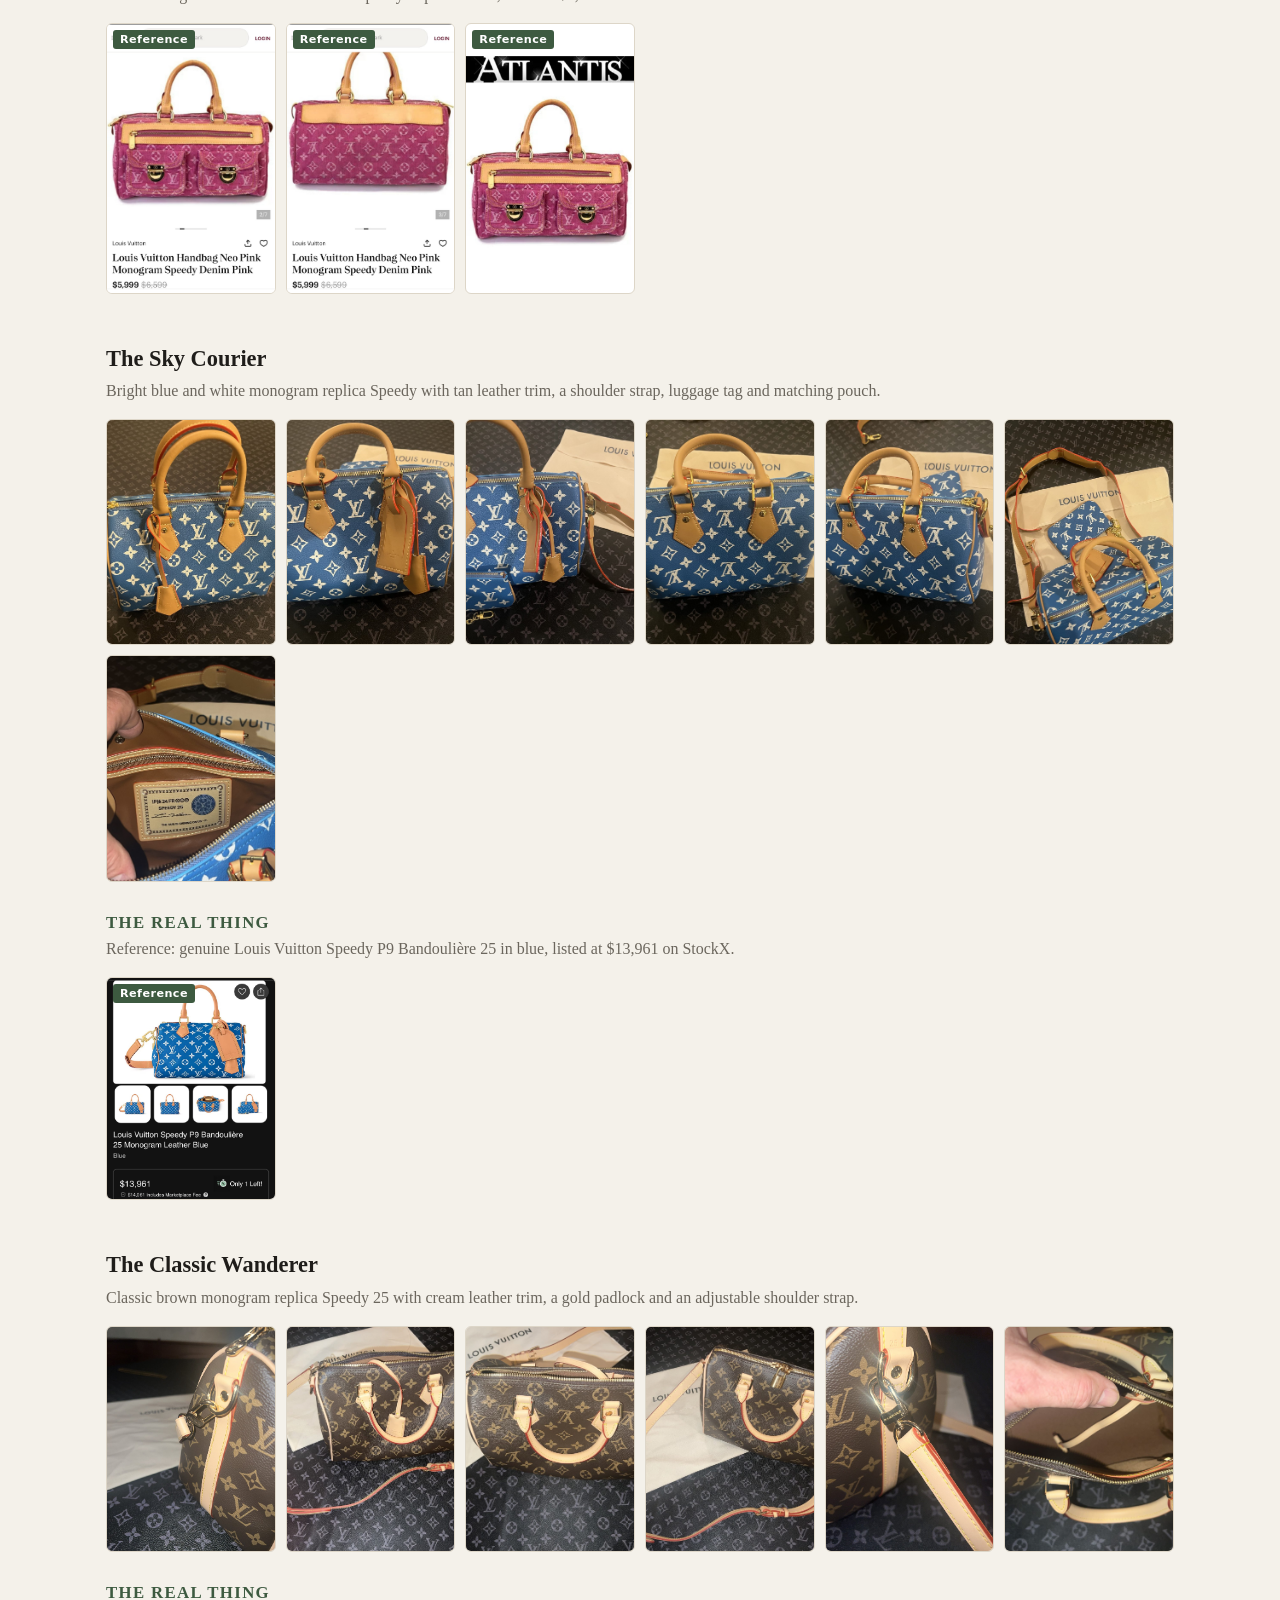
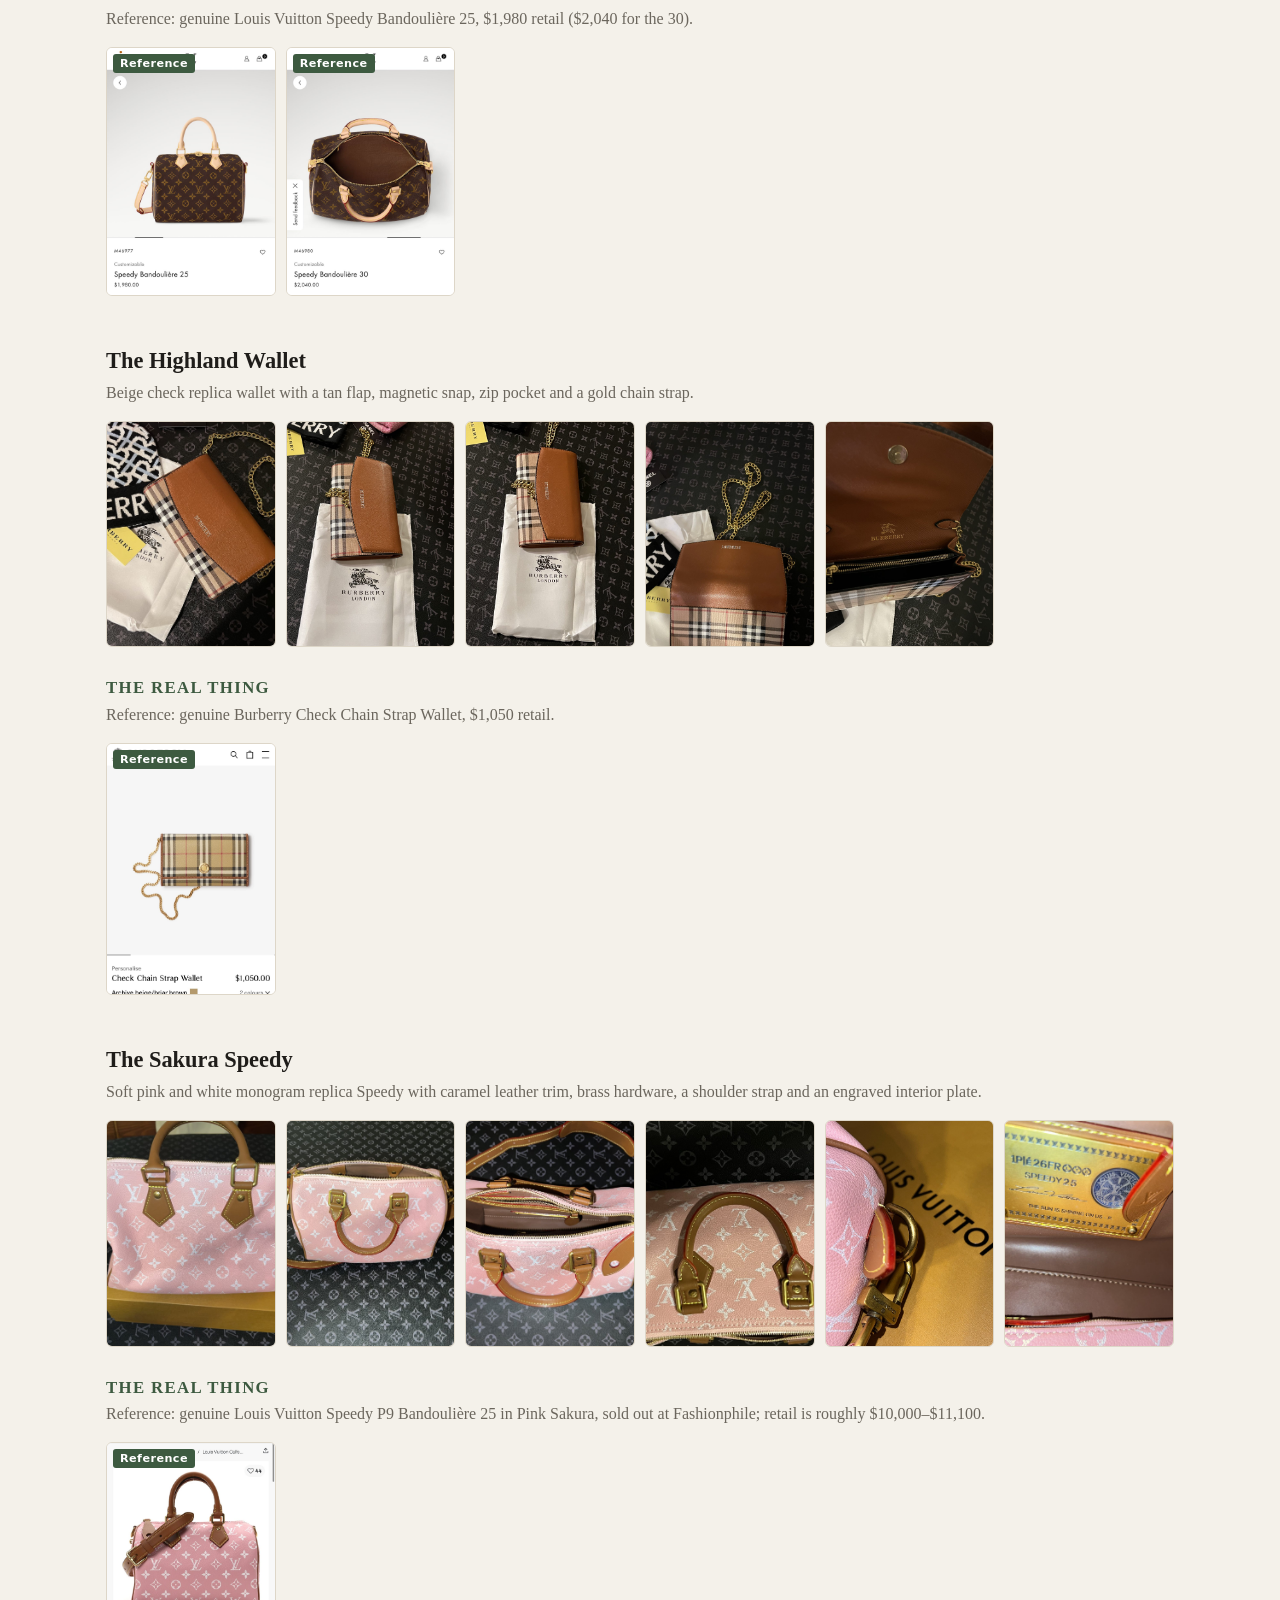
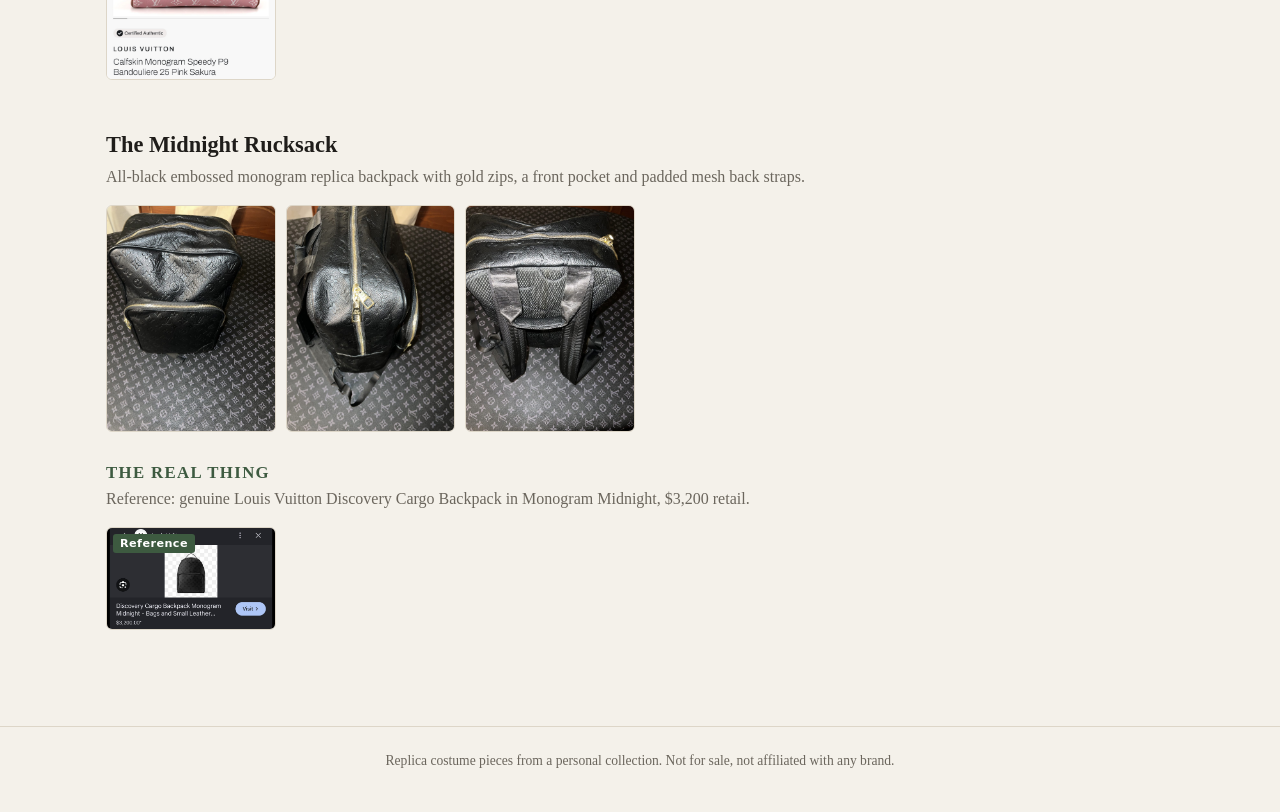
==== commit 4c3b4033: "Add files via upload" ====
--- a/larpbagspnw/index.html
+++ b/larpbagspnw/index.html
@@ -218,6 +218,20 @@
       <button><img src="images/sakura-ref-1.jpg" alt="Reference listing" loading="lazy"></button>
     </div>
   </section>
+  <section>
+    <h2>The Midnight Rucksack</h2>
+    <p class="cap">All-black embossed monogram replica backpack with gold zips, a front pocket and padded mesh back straps.</p>
+    <div class="grid">
+      <button><img src="images/cargo-1.jpg" alt="Black backpack, front" loading="lazy"></button>
+      <button><img src="images/cargo-2.jpg" alt="Black backpack, side zip" loading="lazy"></button>
+      <button><img src="images/cargo-3.jpg" alt="Black backpack, straps" loading="lazy"></button>
+    </div>
+    <h3>The real thing</h3>
+    <p class="cap">Reference: genuine Louis Vuitton Discovery Cargo Backpack in Monogram Midnight, $3,200 retail.</p>
+    <div class="grid ref">
+      <button><img src="images/cargo-ref-1.jpg" alt="Reference listing" loading="lazy"></button>
+    </div>
+  </section>
 </main>
 <footer>Replica costume pieces from a personal collection. Not for sale, not affiliated with any brand.</footer>
 <div id="lb" role="dialog" aria-label="Photo viewer">
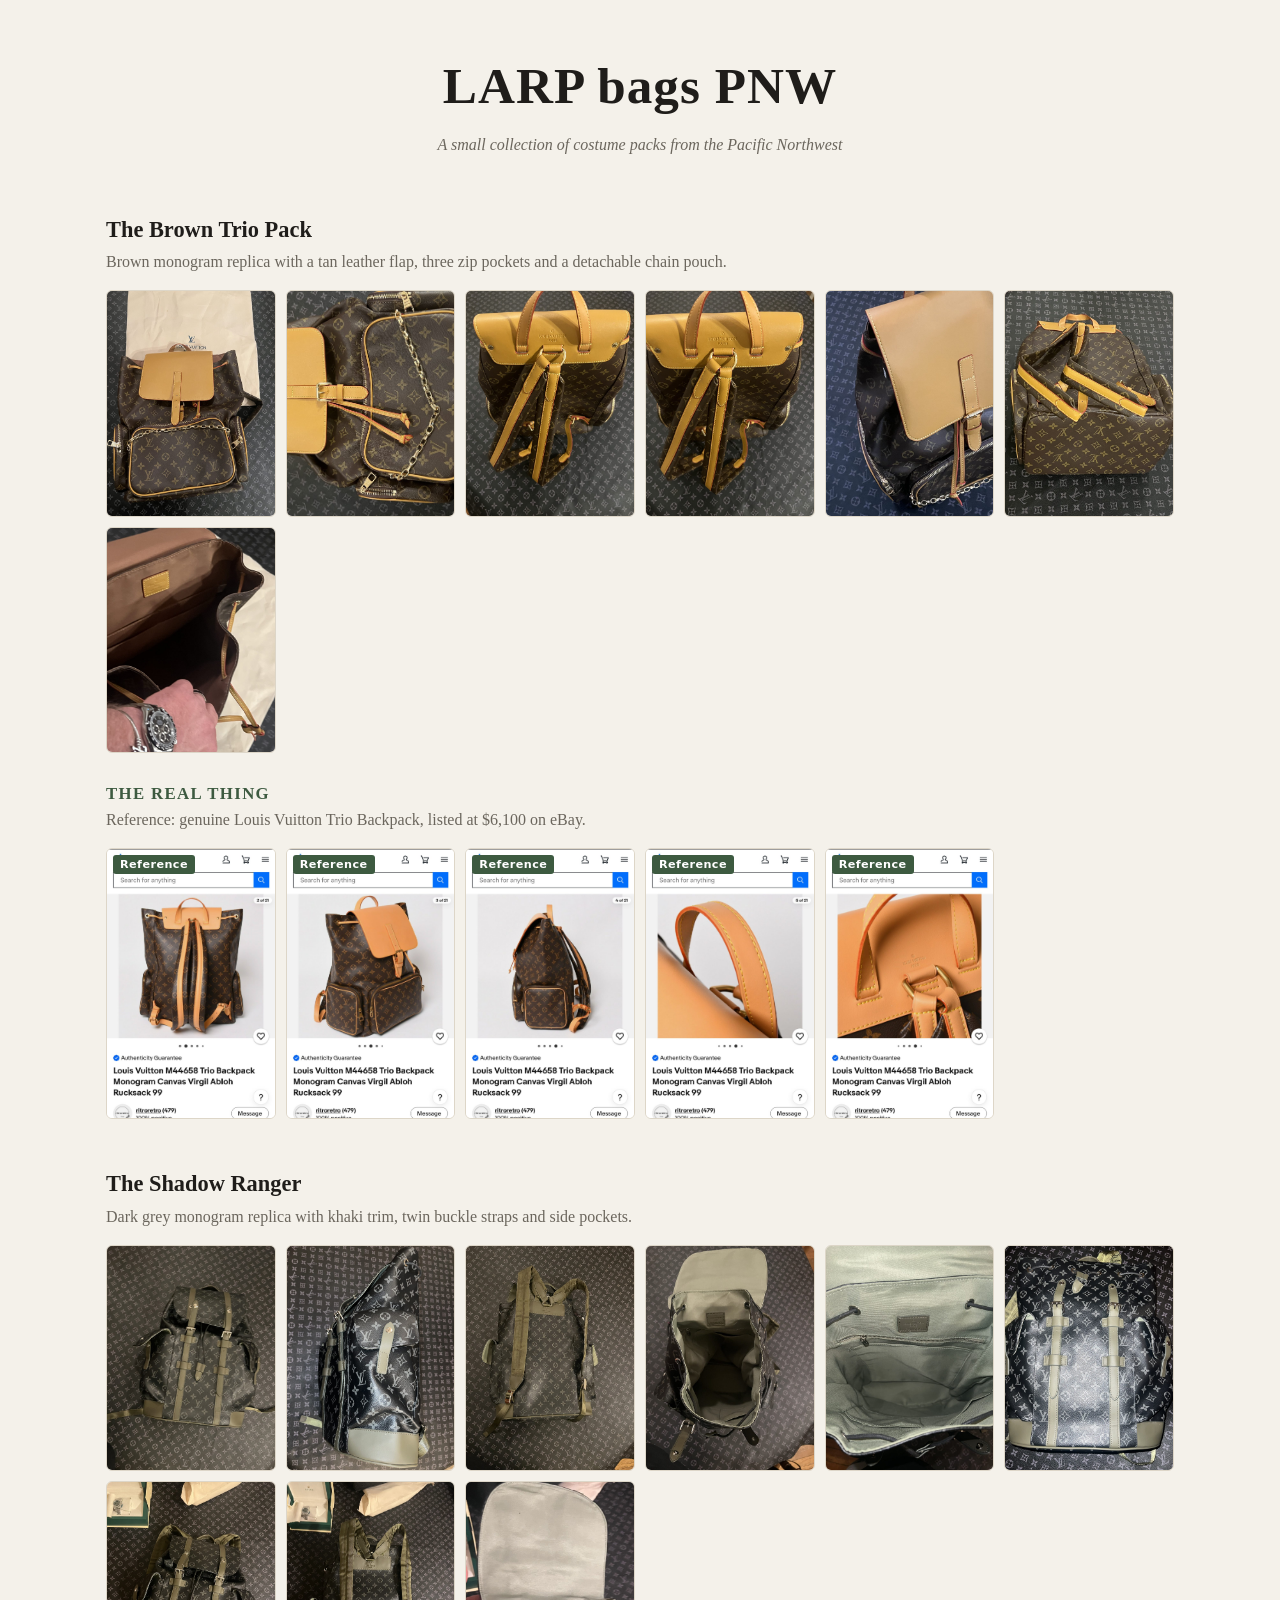
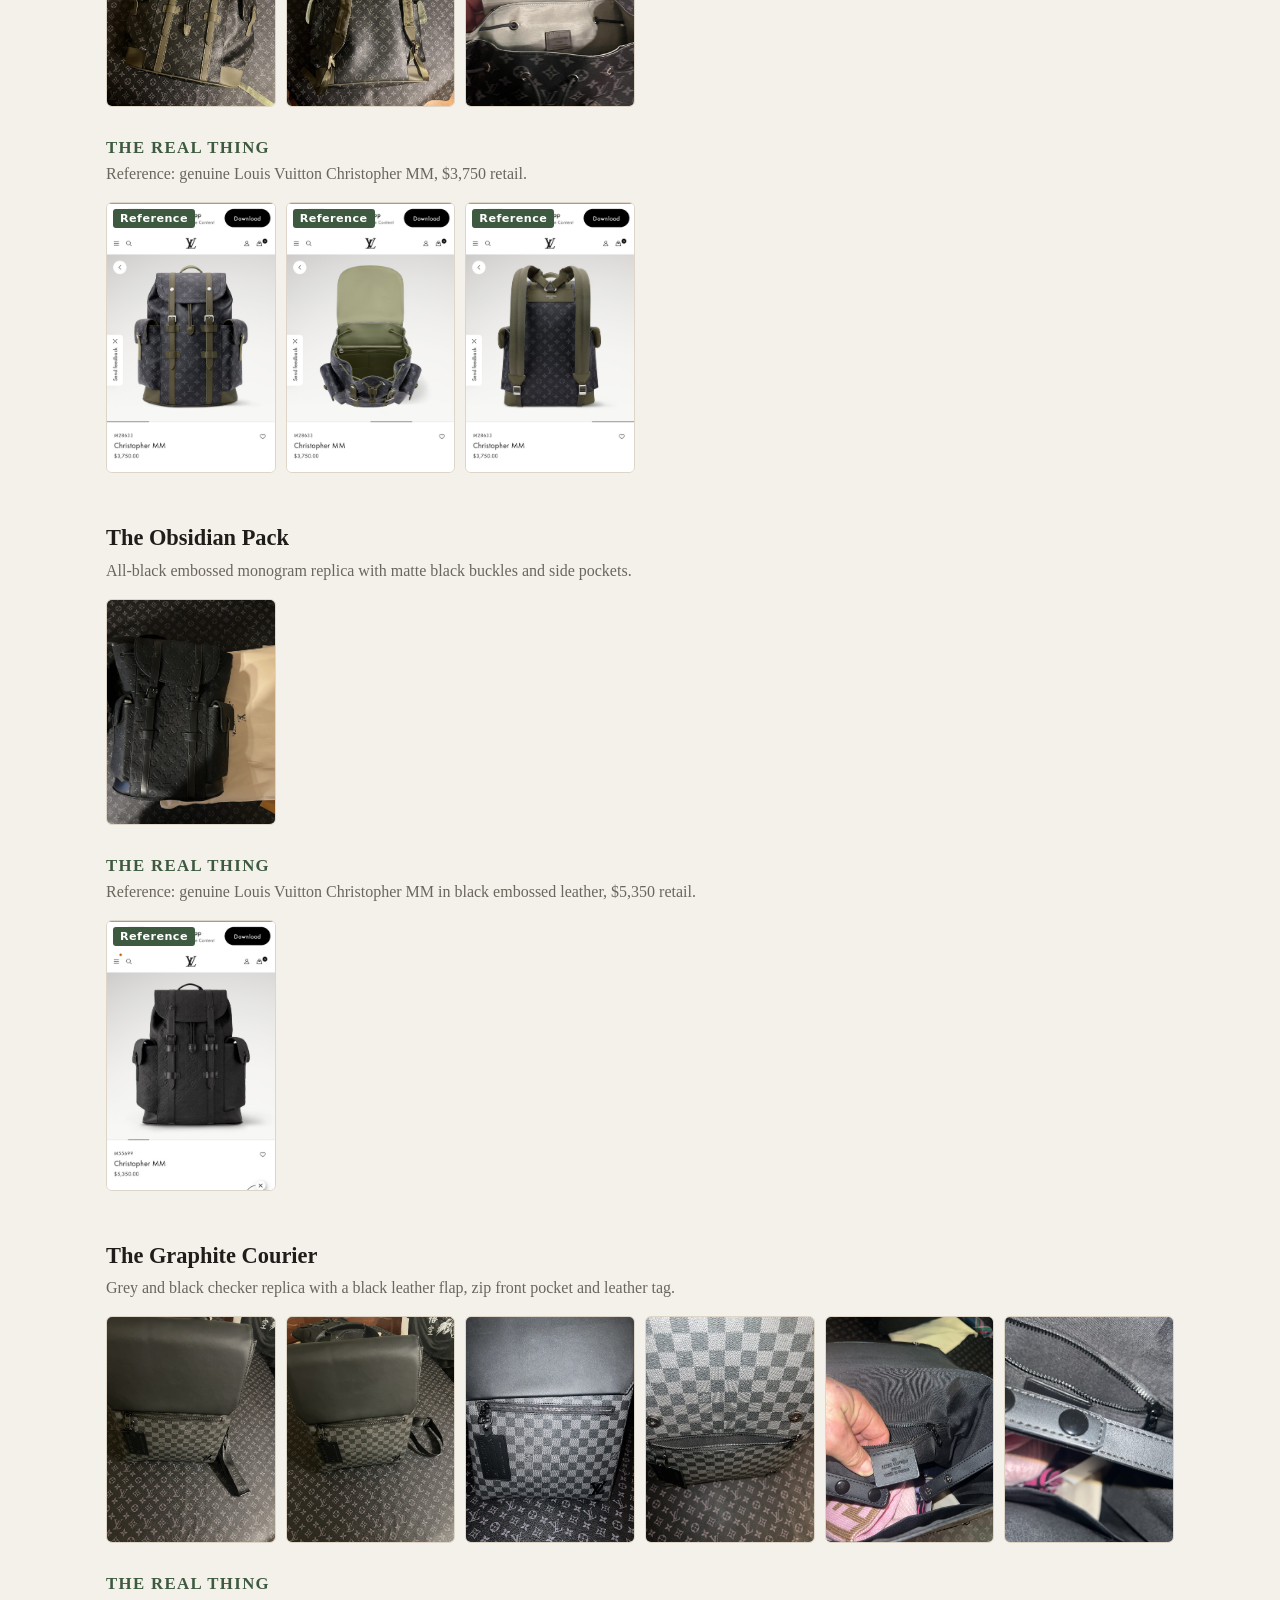
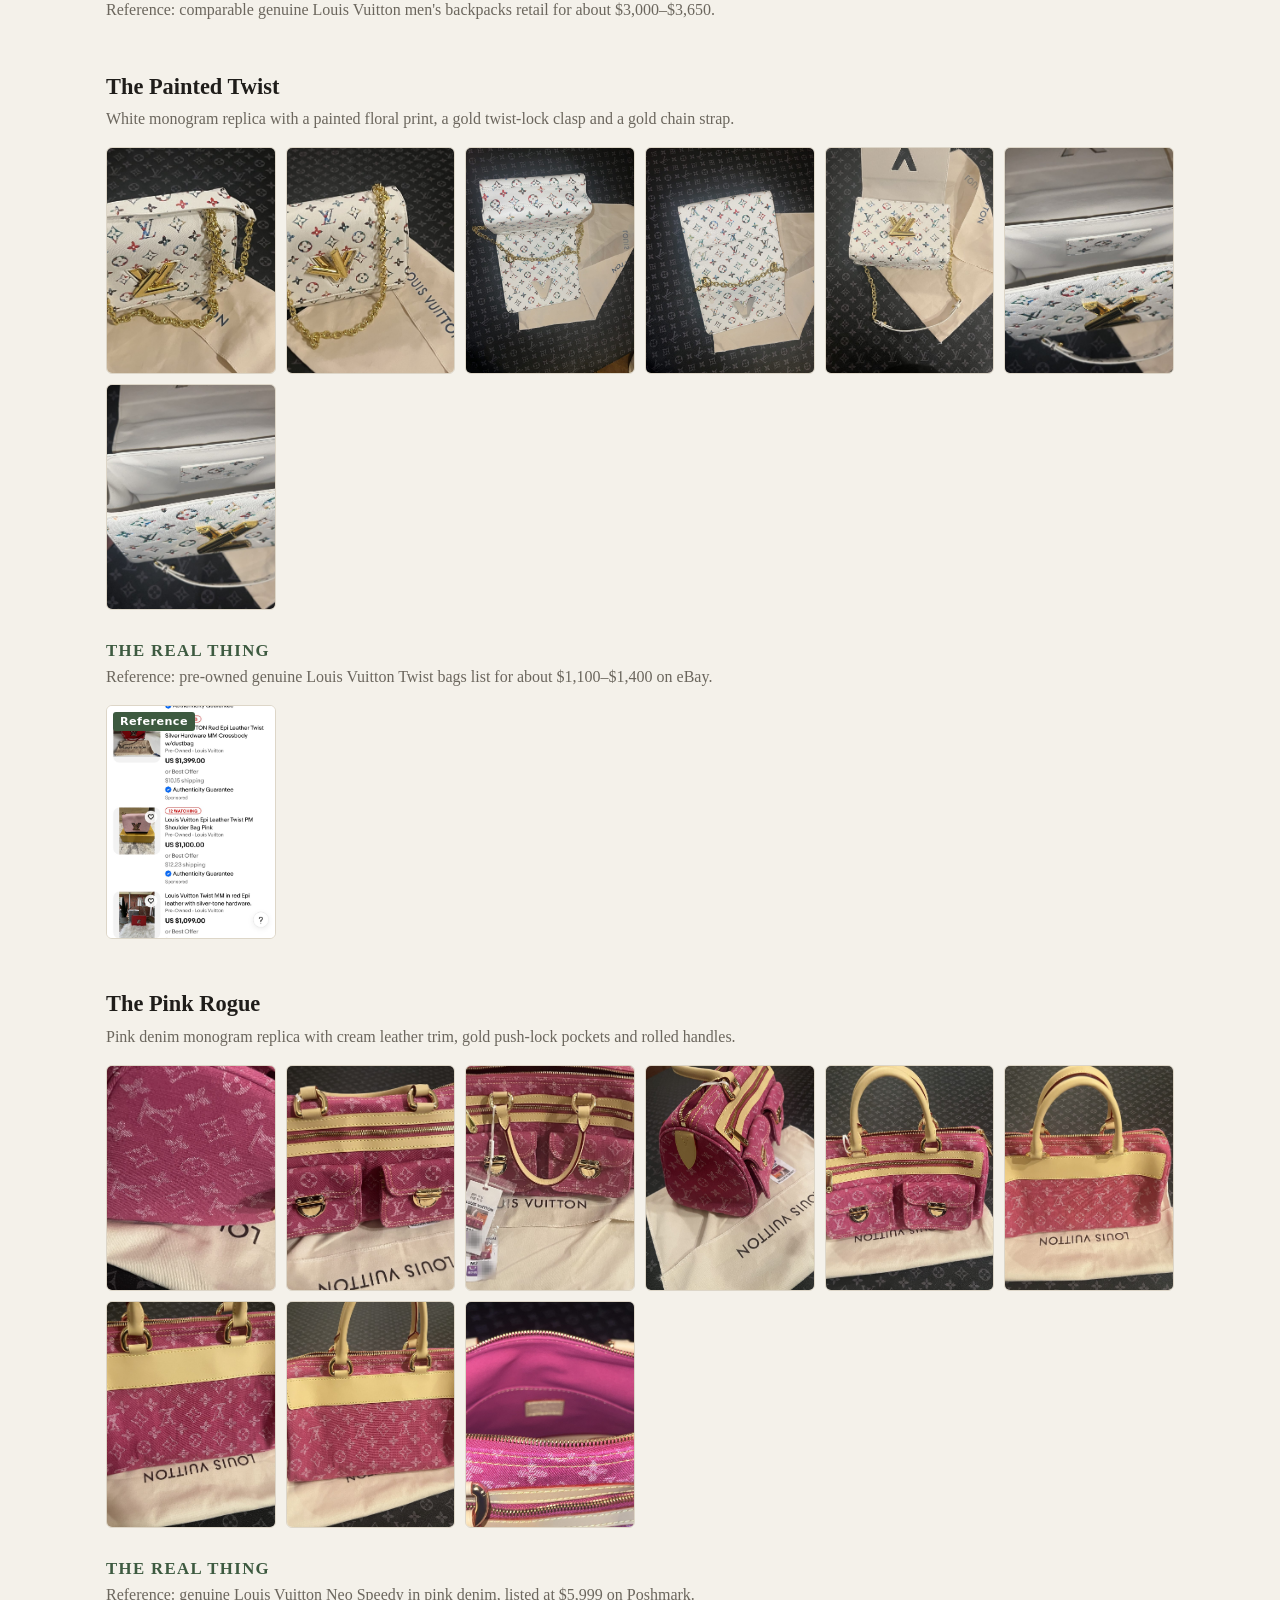
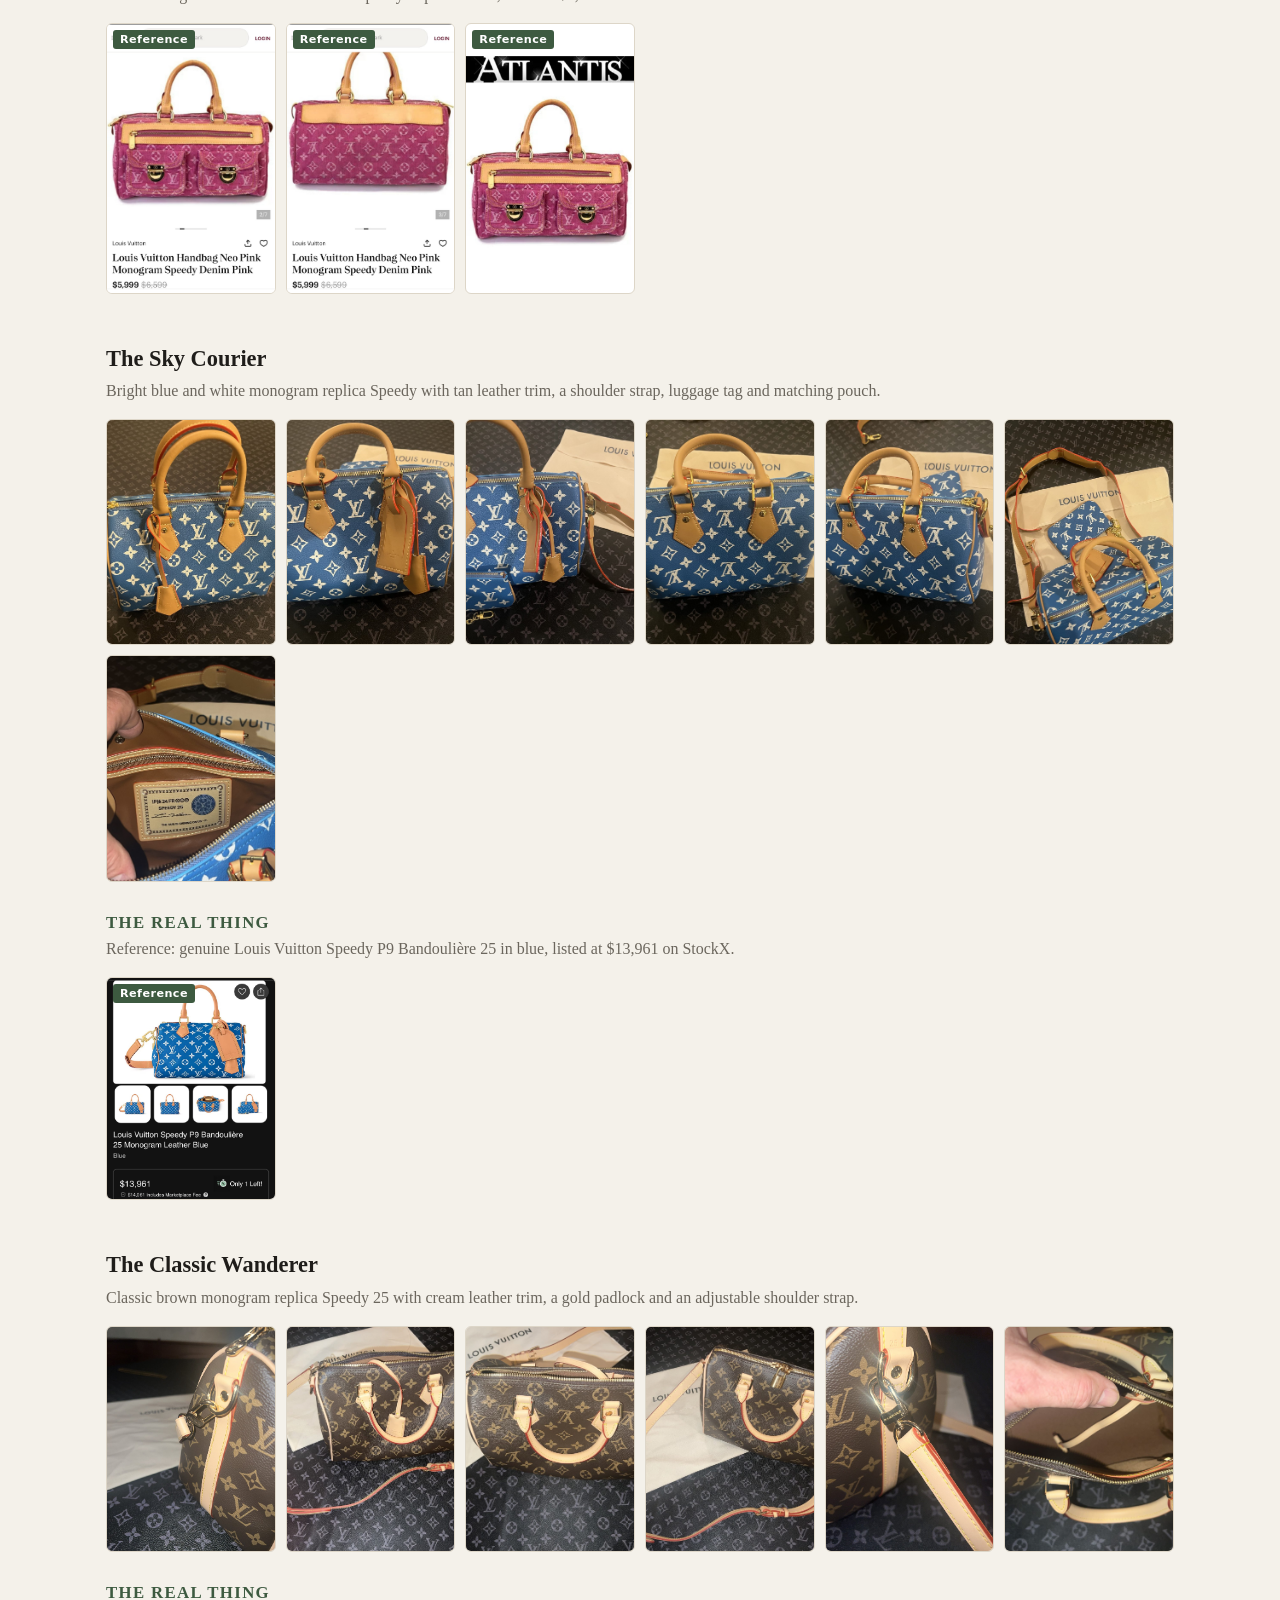
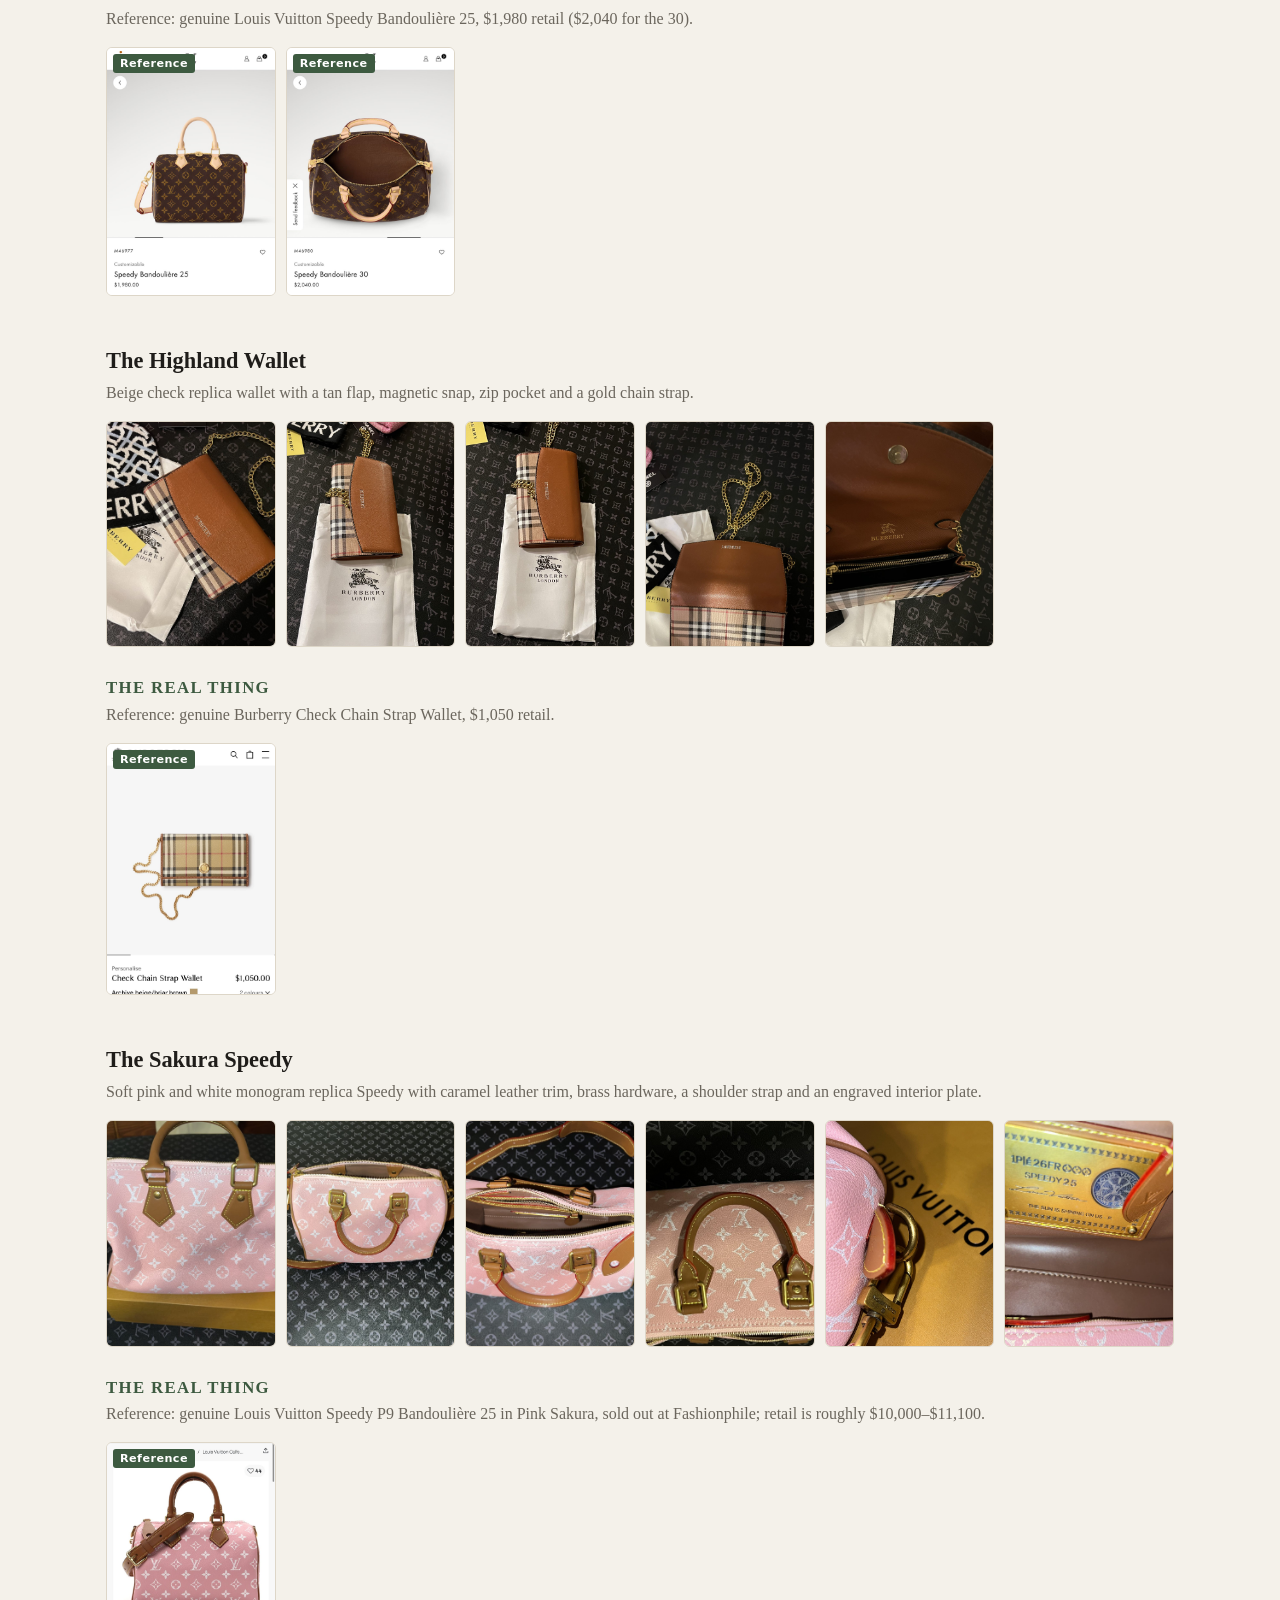
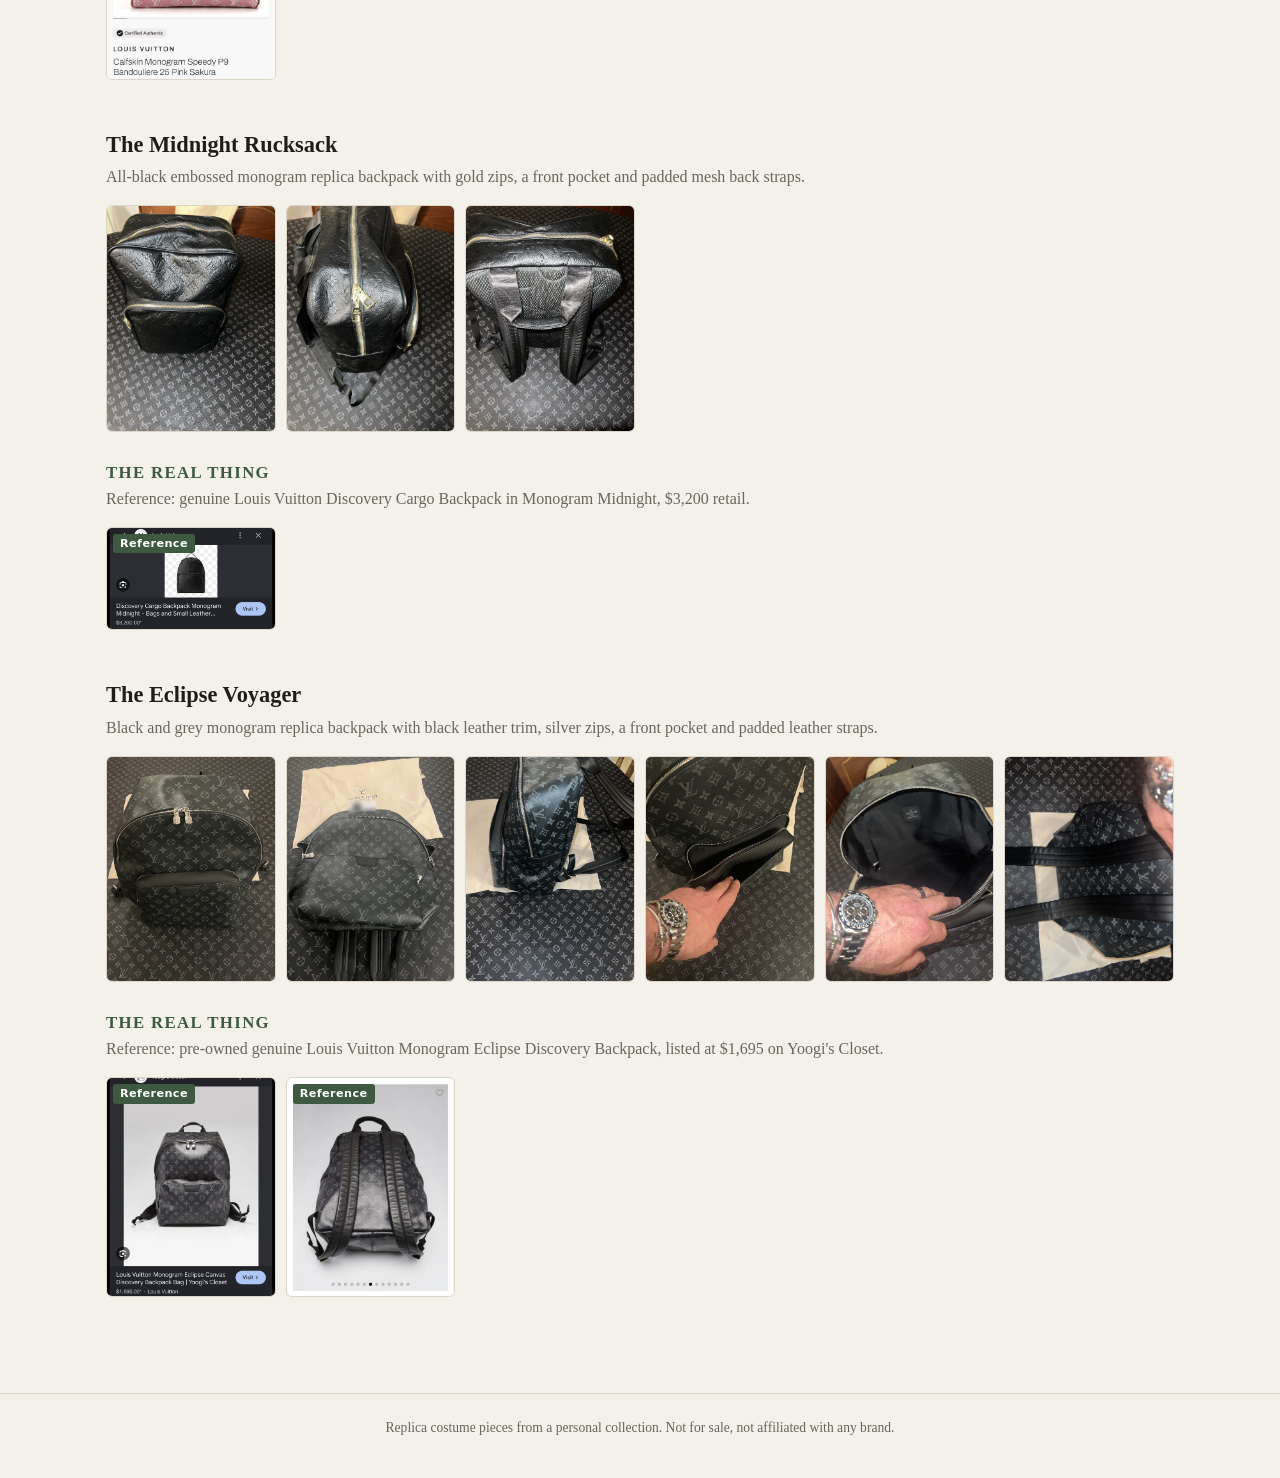
==== commit 02efab46: "Add files via upload" ====
--- a/larpbagspnw/index.html
+++ b/larpbagspnw/index.html
@@ -232,6 +232,24 @@
       <button><img src="images/cargo-ref-1.jpg" alt="Reference listing" loading="lazy"></button>
     </div>
   </section>
+  <section>
+    <h2>The Eclipse Voyager</h2>
+    <p class="cap">Black and grey monogram replica backpack with black leather trim, silver zips, a front pocket and padded leather straps.</p>
+    <div class="grid">
+      <button><img src="images/eclipse-1.jpg" alt="Eclipse backpack, front" loading="lazy"></button>
+      <button><img src="images/eclipse-2.jpg" alt="Eclipse backpack with dust bag" loading="lazy"></button>
+      <button><img src="images/eclipse-3.jpg" alt="Eclipse backpack, side" loading="lazy"></button>
+      <button><img src="images/eclipse-4.jpg" alt="Eclipse backpack, front pocket" loading="lazy"></button>
+      <button><img src="images/eclipse-5.jpg" alt="Eclipse backpack, inside" loading="lazy"></button>
+      <button><img src="images/eclipse-6.jpg" alt="Eclipse backpack, straps" loading="lazy"></button>
+    </div>
+    <h3>The real thing</h3>
+    <p class="cap">Reference: pre-owned genuine Louis Vuitton Monogram Eclipse Discovery Backpack, listed at $1,695 on Yoogi's Closet.</p>
+    <div class="grid ref">
+      <button><img src="images/eclipse-ref-1.jpg" alt="Reference listing, front" loading="lazy"></button>
+      <button><img src="images/eclipse-ref-2.jpg" alt="Reference listing, back" loading="lazy"></button>
+    </div>
+  </section>
 </main>
 <footer>Replica costume pieces from a personal collection. Not for sale, not affiliated with any brand.</footer>
 <div id="lb" role="dialog" aria-label="Photo viewer">
@@ -244,6 +262,8 @@
   const imgs=[...document.querySelectorAll('.grid img')],lb=document.getElementById('lb'),big=lb.querySelector('img');let i=0;
   const show=n=>{i=(n+imgs.length)%imgs.length;big.src=imgs[i].src;big.alt=imgs[i].alt;lb.classList.add('open')};
   imgs.forEach((im,n)=>im.parentElement.onclick=()=>show(n));
+  const retry=im=>{const t=+(im.dataset.t||0); if(t>=3) return; im.dataset.t=t+1; setTimeout(()=>{im.src=im.getAttribute('src').split('?')[0]+'?r='+Date.now();},700*(t+1));};
+  imgs.forEach(im=>{im.addEventListener('error',()=>retry(im)); if(im.complete&&im.naturalWidth===0&&im.getAttribute('src')) retry(im);});
   document.getElementById('x').onclick=()=>lb.classList.remove('open');
   document.getElementById('pv').onclick=e=>{e.stopPropagation();show(i-1)};
   document.getElementById('nx').onclick=e=>{e.stopPropagation();show(i+1)};
